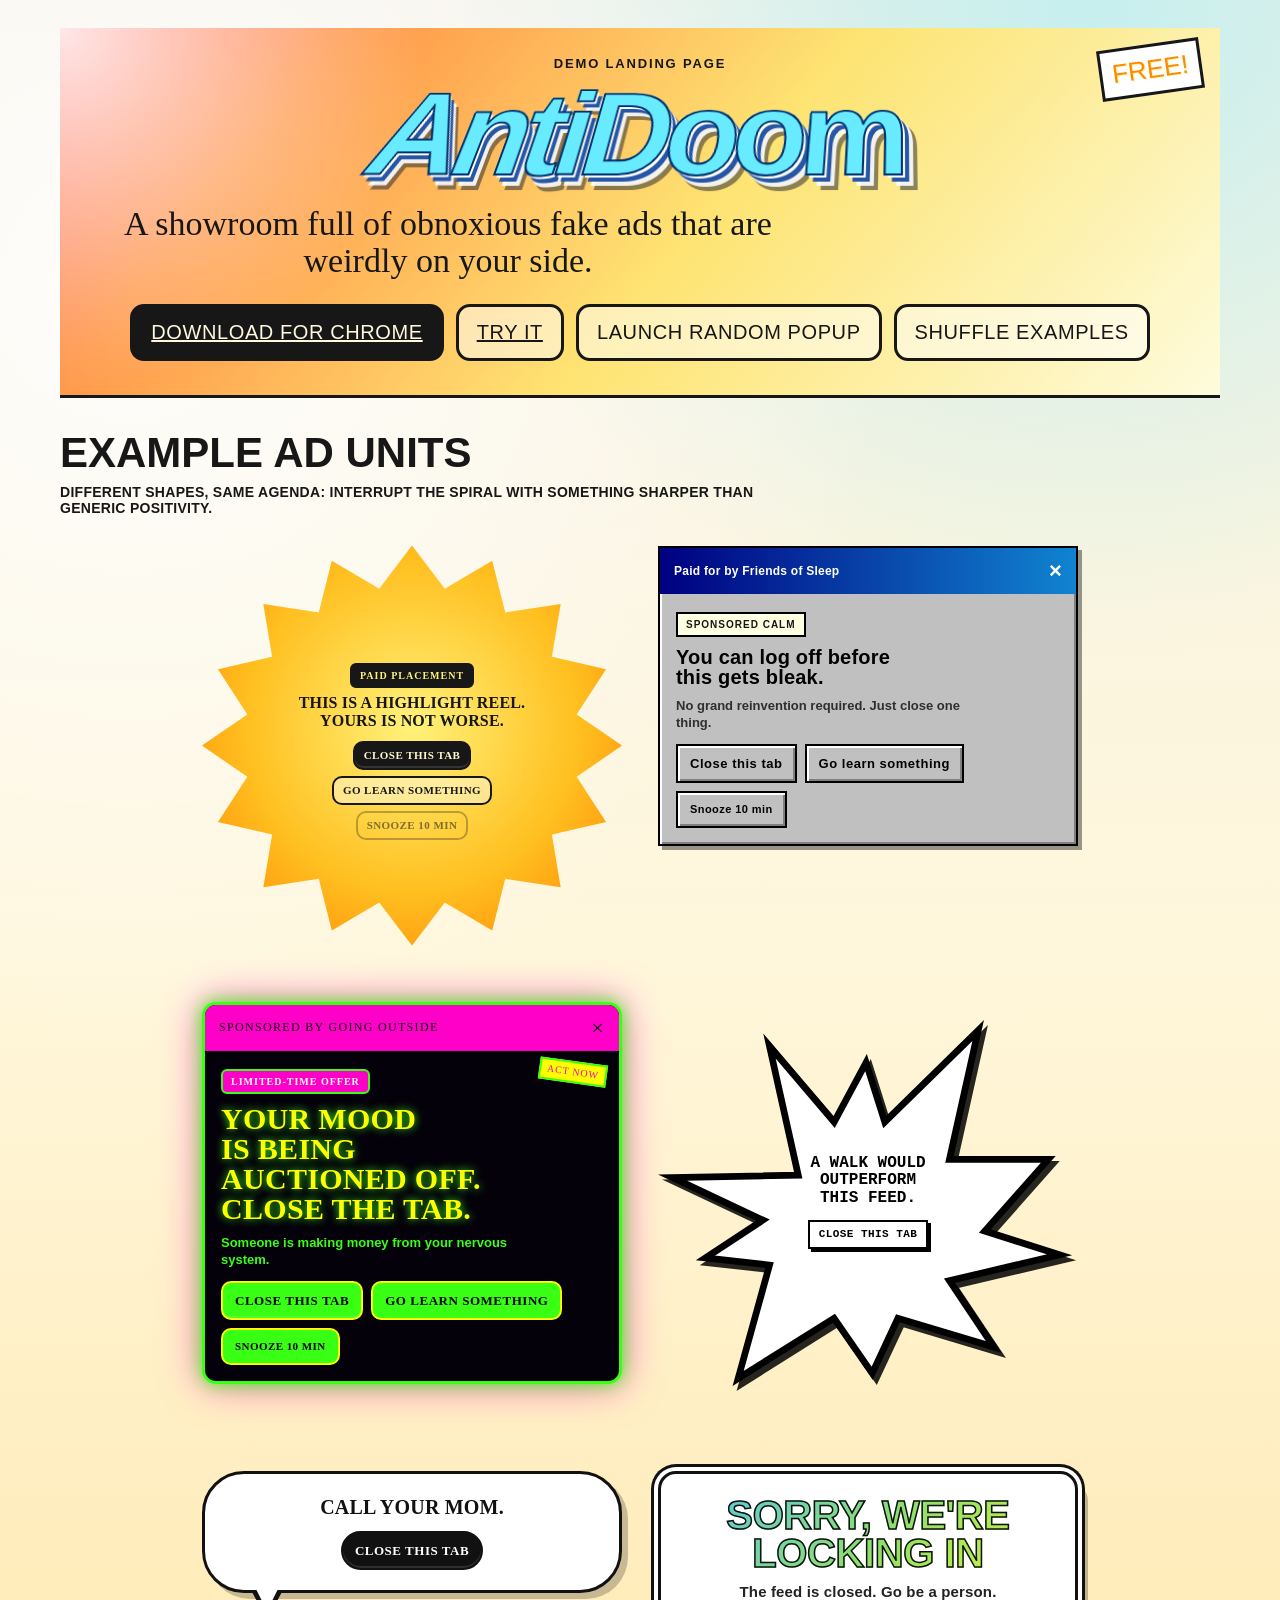
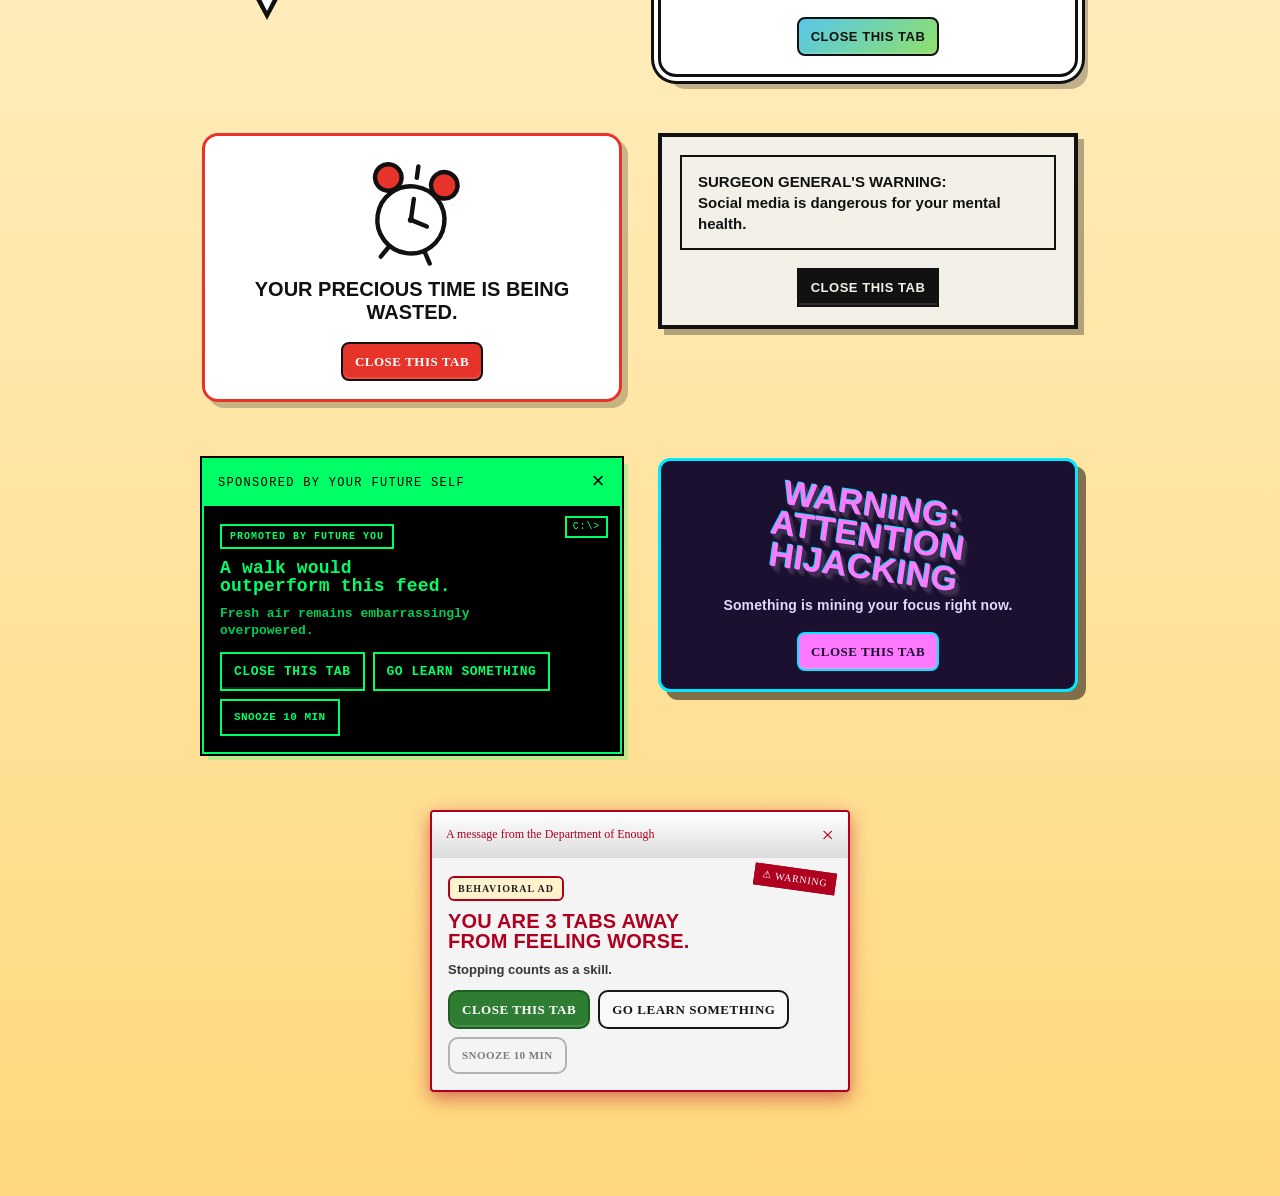
==== demo/index.html @ c1b1e197 "Demo: subtle pineapple-pizza post + joe_dev comment, fixed swarm count, tidy - Pineapple-pizza is a " ====
<!doctype html>
<html lang="en">
  <head>
    <meta charset="utf-8">
    <meta name="viewport" content="width=device-width, initial-scale=1">
    <title>AntiDoom Demo</title>
    <link rel="stylesheet" href="ad-styles.css?v=19">
    <link rel="stylesheet" href="demo.css?v=19">
  </head>
  <body>
    <main class="demo-shell">
      <section class="hero">
        <p class="eyebrow">Demo Landing Page</p>
        <h1 class="logo" aria-label="AntiDoom">AntiDoom</h1>
        <p class="lede">A showroom full of obnoxious fake ads that are weirdly on your side.</p>
        <div class="hero-actions">
          <a class="hero-button hero-button-primary" href="https://chromewebstore.google.com/detail/antidoom/kpibmejclghfaeiaofoijdnagaapomjh" target="_blank" rel="noopener">Download for Chrome</a>
          <a class="hero-button hero-button-secondary" href="sites.html">Try It</a>
          <button id="spawnOne" class="hero-button hero-button-secondary" type="button">Launch random popup</button>
          <button id="shuffleGrid" class="hero-button hero-button-secondary" type="button">Shuffle examples</button>
        </div>
      </section>

      <section class="grid-header">
        <h2>Example Ad Units</h2>
        <p>Different shapes, same agenda: interrupt the spiral with something sharper than generic positivity.</p>
      </section>

      <section class="ad-grid style-gallery" id="adGrid"></section>
    </main>

    <template id="popupTemplate">
      <section class="floating-root">
        <div class="floating-card" role="dialog" aria-live="polite" aria-label="Example AntiDoom popup">
          <div class="floating-header">
            <span>Sponsored by your future self</span>
            <button class="floating-close" type="button" aria-label="Dismiss">&times;</button>
          </div>
          <div class="floating-body">
            <div class="floating-image-wrap is-hidden">
              <img class="floating-image" alt="Custom ad image">
            </div>
            <div class="floating-kicker"></div>
            <p class="floating-message"></p>
            <p class="floating-subtext"></p>
          </div>
          <div class="floating-footer">
            <button class="floating-button floating-button-primary" type="button">Close this tab</button>
            <button class="floating-button floating-button-secondary" type="button">Go learn something</button>
          </div>
        </div>
      </section>
    </template>

    <section id="celebrationOverlay" class="celebration-overlay is-hidden" aria-live="polite">
      <div class="celebration-card">
        <p class="celebration-eyebrow">Decision confirmed</p>
        <h2 class="celebration-title">Life: slightly redeemed.</h2>
        <p class="celebration-copy">You rejected the sludge and selected a better timeline.</p>
        <div class="celebration-reel" id="celebrationReel"></div>
        <button id="celebrationClose" class="hero-button hero-button-primary" type="button">Return to your upgraded life</button>
      </div>
    </section>

    <script src="demo.js?v=19"></script>
  </body>
</html>
---- demo/ad-styles.css ----
.antidoom-root {
  all: initial;
  position: fixed;
  top: 16px;
  left: 16px;
  z-index: 2147483647;
  box-sizing: border-box;
  transform: rotate(var(--antidoom-rotate, 0deg));
  font-family: Impact, Haettenschweiler, "Arial Narrow Bold", sans-serif;
}

.antidoom-card {
  position: relative;
  width: min(320px, calc(100vw - 24px));
  color: #171717;
  background:
    linear-gradient(135deg, rgba(255, 243, 71, 0.99), rgba(255, 140, 66, 0.99) 58%, rgba(255, 84, 84, 0.98));
  border: 3px solid #171717;
  box-shadow: 8px 8px 0 rgba(23, 23, 23, 0.28);
  border-radius: 14px;
  overflow: hidden;
  transform-origin: center;
  animation: antidoom-burst-in 280ms cubic-bezier(0.2, 0.9, 0.2, 1.15);
}

/* --- Windows 98 system dialog --- */
.antidoom-card[data-style="win98"] {
  background: #c0c0c0;
  border: 2px solid #000;
  border-radius: 0;
  box-shadow: 4px 4px 0 rgba(0, 0, 0, 0.4),
    inset 2px 2px 0 #fff, inset -2px -2px 0 #808080;
  font-family: "MS Sans Serif", Tahoma, Geneva, sans-serif;
}

.antidoom-card[data-style="win98"] .antidoom-header {
  background: linear-gradient(90deg, #000080, #1084d0);
  color: #fff;
  letter-spacing: 0.02em;
  text-transform: none;
  font-weight: 700;
}

.antidoom-card[data-style="win98"] .antidoom-message {
  font-family: "MS Sans Serif", Tahoma, sans-serif;
  font-size: 20px;
  text-transform: none;
  color: #000;
}

.antidoom-card[data-style="win98"] .antidoom-body::before { content: none; }

.antidoom-card[data-style="win98"] .antidoom-kicker {
  background: #ffffe1;
  border-color: #000;
  border-radius: 0;
}

.antidoom-card[data-style="win98"] .antidoom-button {
  background: #c0c0c0;
  color: #000;
  border: 2px solid #000;
  border-radius: 0;
  box-shadow: inset 2px 2px 0 #fff, inset -2px -2px 0 #808080;
  text-transform: none;
}

/* --- Neon "YOU ARE THE 1000th VISITOR" --- */
.antidoom-card[data-style="neon"] {
  background: #05010a;
  border: 3px solid #39ff14;
  box-shadow: 0 0 18px #39ff14, 0 0 40px rgba(255, 0, 200, 0.6);
  color: #39ff14;
}

.antidoom-card[data-style="neon"] .antidoom-header {
  background: #ff00c8;
  color: #05010a;
}

.antidoom-card[data-style="neon"] .antidoom-message {
  color: #fdff00;
  text-shadow: 0 0 8px #39ff14;
  animation: antidoom-blink 0.7s steps(2, start) infinite;
}

.antidoom-card[data-style="neon"] .antidoom-subtext { color: #39ff14; }
.antidoom-card[data-style="neon"] .antidoom-body::before {
  background: #fdff00;
  color: #ff00c8;
  border-color: #39ff14;
}

.antidoom-card[data-style="neon"] .antidoom-kicker {
  background: #ff00c8;
  color: #fff;
  border-color: #39ff14;
}

.antidoom-card[data-style="neon"] .antidoom-button {
  background: #39ff14;
  color: #05010a;
  border-color: #fdff00;
}

/* --- MS-DOS terminal --- */
.antidoom-card[data-style="dos"] {
  background: #000;
  border: 2px solid #00ff66;
  border-radius: 0;
  box-shadow: 0 0 0 2px #000, 6px 6px 0 rgba(0, 255, 102, 0.25);
  color: #00ff66;
  font-family: "Courier New", monospace;
}

.antidoom-card[data-style="dos"] .antidoom-header {
  background: #00ff66;
  color: #000;
  font-family: "Courier New", monospace;
}

.antidoom-card[data-style="dos"] .antidoom-message {
  font-family: "Courier New", monospace;
  color: #00ff66;
  font-size: 18px;
  text-transform: none;
}

.antidoom-card[data-style="dos"] .antidoom-subtext {
  color: #00cc55;
  font-family: "Courier New", monospace;
}

.antidoom-card[data-style="dos"] .antidoom-body::before { content: "C:\\>"; background: #000; color: #00ff66; border-color: #00ff66; transform: none; }

.antidoom-card[data-style="dos"] .antidoom-kicker {
  background: #000;
  color: #00ff66;
  border-color: #00ff66;
  border-radius: 0;
}

.antidoom-card[data-style="dos"] .antidoom-button {
  background: #000;
  color: #00ff66;
  border-color: #00ff66;
  border-radius: 0;
  font-family: "Courier New", monospace;
}

/* --- Fake browser toolbar / "your PC is infected" --- */
.antidoom-card[data-style="toolbar"] {
  background: #f4f4f4;
  border: 2px solid #b00020;
  border-radius: 4px;
  box-shadow: 0 6px 18px rgba(176, 0, 32, 0.5);
  color: #202020;
}

.antidoom-card[data-style="toolbar"] .antidoom-header {
  background: linear-gradient(#fff, #dcdcdc);
  color: #b00020;
  text-transform: none;
  letter-spacing: 0;
}

.antidoom-card[data-style="toolbar"] .antidoom-message {
  color: #b00020;
  font-family: Arial, sans-serif;
  font-size: 20px;
}

.antidoom-card[data-style="toolbar"] .antidoom-body::before {
  content: "⚠ WARNING";
  background: #b00020;
  color: #fff;
  border-color: #b00020;
}

.antidoom-card[data-style="toolbar"] .antidoom-kicker {
  background: #fff3cd;
  border-color: #b00020;
}

.antidoom-card[data-style="toolbar"] .antidoom-button-primary {
  background: #2e7d32;
  color: #fff;
  border-color: #1b5e20;
}

.antidoom-header {
  display: flex;
  align-items: center;
  justify-content: space-between;
  gap: 12px;
  padding: 12px 14px;
  cursor: move;
  user-select: none;
  touch-action: none;
  background:
    linear-gradient(90deg, #171717, #363636);
  color: #fff7cc;
  font-size: 12px;
  letter-spacing: 0.11em;
  text-transform: uppercase;
}

.antidoom-body {
  position: relative;
  padding: 18px 16px 12px;
}

.antidoom-body::before {
  content: "ACT NOW";
  position: absolute;
  top: 10px;
  right: 12px;
  padding: 4px 6px;
  border: 2px solid #171717;
  background: #fff;
  color: #d43131;
  font-size: 10px;
  line-height: 1;
  letter-spacing: 0.08em;
  transform: rotate(8deg);
}

.antidoom-kicker {
  display: inline-block;
  margin-bottom: 10px;
  padding: 5px 8px;
  border-radius: 6px;
  border: 2px solid #171717;
  background: #fff8cf;
  font-size: 10px;
  font-weight: 700;
  letter-spacing: 0.1em;
  text-transform: uppercase;
}

.antidoom-message {
  margin: 0;
  max-width: 280px;
  font-size: 30px;
  line-height: 1;
  font-weight: 700;
  letter-spacing: 0.01em;
  text-transform: uppercase;
  text-wrap: balance;
}

.antidoom-subtext {
  margin: 10px 0 0;
  max-width: 310px;
  color: rgba(23, 23, 23, 0.86);
  font-family: Arial, sans-serif;
  font-size: 13px;
  line-height: 1.35;
  font-weight: 700;
}

.antidoom-footer {
  display: flex;
  gap: 8px;
  padding: 0 16px 16px;
  flex-wrap: wrap;
}

.antidoom-button {
  all: unset;
  cursor: pointer;
  padding: 11px 12px;
  border-radius: 10px;
  border: 2px solid #171717;
  font-size: 13px;
  font-weight: 700;
  line-height: 1;
  text-transform: uppercase;
  letter-spacing: 0.04em;
}

.antidoom-button-primary {
  background: #171717;
  color: #fff7cc;
  box-shadow: inset 0 -2px 0 rgba(255, 255, 255, 0.12);
}

.antidoom-button-secondary {
  background: rgba(255, 255, 255, 0.4);
  color: #171717;
}

.antidoom-button-snooze {
  background: transparent;
  color: rgba(23, 23, 23, 0.55);
  border-color: rgba(23, 23, 23, 0.3);
  font-size: 11px;
}

.antidoom-close {
  all: unset;
  cursor: pointer;
  color: inherit;
  font-size: 22px;
  line-height: 1;
}

/* Delay tax: close X shows a countdown and can't be clicked yet. */
.antidoom-close-locked {
  cursor: not-allowed;
  font-size: 15px;
  font-weight: 700;
  opacity: 0.55;
  font-variant-numeric: tabular-nums;
}

.antidoom-button-snooze:disabled {
  cursor: not-allowed;
  opacity: 0.4;
}

/* --- Clipped burst shapes: 5-point star & spiky sun --- */
.antidoom-card[data-style="star"],
.antidoom-card[data-style="sunburst"] {
  width: min(400px, calc(100vw - 24px));
  height: min(400px, calc(100vw - 24px));
  padding: 24% 22% 22%;
  box-sizing: border-box;
  border: none;
  border-radius: 0;
  box-shadow: none;
  overflow: visible;
  display: flex;
  flex-direction: column;
  justify-content: center;
  text-align: center;
  filter: drop-shadow(3px 4px 0 rgba(23, 23, 23, 0.55));
}

.antidoom-card[data-style="star"] {
  width: min(460px, calc(100vw - 24px));
  height: min(413px, calc((100vw - 24px) * 0.897));
  /* burst art sits ~2% high (SVG translate -5.56); nudge text up to match */
  padding: 24% 29% 28%;
  background: center/contain no-repeat
    url("data:image/svg+xml,<svg xmlns='http://www.w3.org/2000/svg' viewBox='0 0 310.93 278.96'><path d='M153.75 37l13.92 44 69.13-67.75-21.27 95.5h73.11l-46.92 53L297 179.3l-81.47 19.22 32.88 49.09-71.06-21.35-19 40.8-28.24-40.8-71.02 44.56 23.21-83.9-47.43-5.3 42.52-28-66.89-31.45 93.07-1.82-21.27-95.5L130.15 81z' transform='translate(.24 -5.56)' fill='%23fff' stroke='%23000' stroke-width='5' stroke-miterlimit='10'/></svg>");
  filter: drop-shadow(4px 5px 0 rgba(0, 0, 0, 0.85));
  color: #000;
  font-family: "Courier New", monospace;
}

/* Star is stripped down: just the message and one button. */
.antidoom-card[data-style="star"] .antidoom-header,
.antidoom-card[data-style="star"] .antidoom-kicker,
.antidoom-card[data-style="star"] .antidoom-button-secondary,
.antidoom-card[data-style="star"] .antidoom-button-snooze {
  display: none;
}

.antidoom-card[data-style="star"] .antidoom-message {
  font-family: "Courier New", monospace;
  font-size: 17px;
  color: #000;
  letter-spacing: 0;
}

.antidoom-card[data-style="star"] .antidoom-footer {
  justify-content: center;
  padding-top: 12px;
}

.antidoom-card[data-style="star"] .antidoom-button-primary {
  background: #fff;
  color: #000;
  border: 2px solid #000;
  border-radius: 0;
  box-shadow: 3px 3px 0 #000;
  font-family: "Courier New", monospace;
}

.antidoom-card[data-style="sunburst"] {
  background: radial-gradient(circle at 50% 45%, #fff27a, #ffbf1f 55%, #ff7a00);
  clip-path: polygon(50.0% 0.0%, 57.8% 10.8%, 69.1% 3.8%, 72.2% 16.7%, 85.4% 14.6%, 83.3% 27.8%, 96.2% 30.9%, 89.2% 42.2%, 100.0% 50.0%, 89.2% 57.8%, 96.2% 69.1%, 83.3% 72.2%, 85.4% 85.4%, 72.2% 83.3%, 69.1% 96.2%, 57.8% 89.2%, 50.0% 100.0%, 42.2% 89.2%, 30.9% 96.2%, 27.8% 83.3%, 14.6% 85.4%, 16.7% 72.2%, 3.8% 69.1%, 10.8% 57.8%, 0.0% 50.0%, 10.8% 42.2%, 3.8% 30.9%, 16.7% 27.8%, 14.6% 14.6%, 27.8% 16.7%, 30.9% 3.8%, 42.2% 10.8%);
}

/* Both burst shapes hide the header: wide sponsor lines clip on the spikes,
   and the dodging close button would land outside the clipped shape. */
.antidoom-card[data-style="star"] .antidoom-header,
.antidoom-card[data-style="sunburst"] .antidoom-header {
  display: none;
}

.antidoom-card[data-style="star"] .antidoom-body,
.antidoom-card[data-style="sunburst"] .antidoom-body {
  padding: 4px 0;
}

.antidoom-card[data-style="star"] .antidoom-body::before,
.antidoom-card[data-style="sunburst"] .antidoom-body::before,
.antidoom-card[data-style="star"] .antidoom-subtext,
.antidoom-card[data-style="sunburst"] .antidoom-subtext {
  display: none;
}

.antidoom-card[data-style="star"] .antidoom-kicker,
.antidoom-card[data-style="sunburst"] .antidoom-kicker {
  background: #171717;
  color: #fff27a;
  margin-bottom: 6px;
}

.antidoom-card[data-style="star"] .antidoom-message,
.antidoom-card[data-style="sunburst"] .antidoom-message {
  max-width: none;
  font-size: 16px;
  line-height: 1.1;
}

/* The star's jagged burst narrows sharply — wrap its text into short lines. */
.antidoom-card[data-style="star"] .antidoom-message {
  max-width: 175px;
  margin-left: auto;
  margin-right: auto;
}

.antidoom-card[data-style="star"] .antidoom-footer,
.antidoom-card[data-style="sunburst"] .antidoom-footer {
  justify-content: center;
  padding: 8px 0 0;
  gap: 6px;
}

.antidoom-card[data-style="star"] .antidoom-button,
.antidoom-card[data-style="sunburst"] .antidoom-button {
  padding: 7px 9px;
  font-size: 11px;
}

/* --- "Sorry, we're LOCKING IN" storefront sign --- */
.antidoom-card[data-style="closedsign"] {
  width: min(400px, calc(100vw - 24px));
  background: #fff;
  color: #111;
  border: 3px solid #111;
  border-radius: 18px;
  box-shadow: 0 0 0 4px #fff, 0 0 0 7px #111, 10px 12px 0 rgba(0, 0, 0, 0.25);
  overflow: visible;
  font-family: "Arial Black", Arial, sans-serif;
}

.antidoom-card[data-style="closedsign"] .antidoom-header,
.antidoom-card[data-style="closedsign"] .antidoom-kicker,
.antidoom-card[data-style="closedsign"] .antidoom-button-secondary,
.antidoom-card[data-style="closedsign"] .antidoom-button-snooze {
  display: none;
}

.antidoom-card[data-style="closedsign"] .antidoom-body {
  padding: 22px 20px 8px;
  text-align: center;
}

.antidoom-card[data-style="closedsign"] .antidoom-body::before {
  content: "SORRY, WE'RE\A LOCKING IN";
  white-space: pre-line;
  position: static;
  display: block;
  margin: 0 0 12px;
  padding: 0;
  border: 0;
  transform: none;
  font-family: "Arial Black", Impact, sans-serif;
  font-size: 40px;
  line-height: 0.95;
  font-weight: 900;
  letter-spacing: -0.01em;
  text-transform: uppercase;
  background: linear-gradient(135deg, #57c7ea 0%, #8fe06a 55%, #d7f43a 100%);
  -webkit-background-clip: text;
  background-clip: text;
  color: transparent;
  -webkit-text-stroke: 1.5px #111;
}

.antidoom-card[data-style="closedsign"] .antidoom-subtext {
  display: none;
}

.antidoom-card[data-style="closedsign"] .antidoom-message {
  max-width: none;
  color: #222;
  font-family: Arial, sans-serif;
  font-size: 15px;
  font-weight: 700;
  text-transform: none;
}

.antidoom-card[data-style="closedsign"] .antidoom-footer {
  justify-content: center;
  padding: 10px 20px 18px;
}

.antidoom-card[data-style="closedsign"] .antidoom-button-primary {
  background: linear-gradient(135deg, #57c7ea, #8fe06a);
  color: #111;
  border: 2px solid #111;
  border-radius: 8px;
}

/* --- Comic speech bubble --- */
.antidoom-card[data-style="bubble"] {
  width: min(360px, calc(100vw - 24px));
  background: #fff;
  color: #111;
  border: 3px solid #111;
  border-radius: 42px;
  box-shadow: 6px 6px 0 rgba(0, 0, 0, 0.22);
  overflow: visible;
  font-family: "Comic Sans MS", "Comic Sans", cursive;
}

.antidoom-card[data-style="bubble"]::before {
  content: "";
  position: absolute;
  left: 46px;
  top: 100%;
  border-left: 16px solid transparent;
  border-right: 16px solid transparent;
  border-top: 30px solid #111;
}

.antidoom-card[data-style="bubble"]::after {
  content: "";
  position: absolute;
  left: 50px;
  top: 100%;
  margin-top: -3px;
  border-left: 12px solid transparent;
  border-right: 12px solid transparent;
  border-top: 24px solid #fff;
}

.antidoom-card[data-style="bubble"] .antidoom-header,
.antidoom-card[data-style="bubble"] .antidoom-kicker,
.antidoom-card[data-style="bubble"] .antidoom-subtext,
.antidoom-card[data-style="bubble"] .antidoom-body::before,
.antidoom-card[data-style="bubble"] .antidoom-button-secondary,
.antidoom-card[data-style="bubble"] .antidoom-button-snooze {
  display: none;
}

.antidoom-card[data-style="bubble"] .antidoom-body {
  padding: 22px 26px 6px;
  text-align: center;
}

.antidoom-card[data-style="bubble"] .antidoom-message {
  max-width: none;
  color: #111;
  font-family: "Comic Sans MS", "Comic Sans", cursive;
  font-size: 20px;
  font-weight: 700;
  line-height: 1.15;
}

.antidoom-card[data-style="bubble"] .antidoom-footer {
  justify-content: center;
  padding: 6px 26px 20px;
}

.antidoom-card[data-style="bubble"] .antidoom-button-primary {
  background: #111;
  color: #fff;
  border: 2px solid #111;
  border-radius: 20px;
  font-family: "Comic Sans MS", "Comic Sans", cursive;
}

/* --- 3D extruded "WARNING: ATTENTION HIJACKING" --- */
.antidoom-card[data-style="warning3d"] {
  width: min(430px, calc(100vw - 24px));
  background: #1b1030;
  color: #fff;
  border: 3px solid #04e7fe;
  border-radius: 12px;
  box-shadow: 8px 8px 0 rgba(0, 0, 0, 0.5);
  overflow: visible;
}

.antidoom-card[data-style="warning3d"] .antidoom-header,
.antidoom-card[data-style="warning3d"] .antidoom-kicker,
.antidoom-card[data-style="warning3d"] .antidoom-subtext,
.antidoom-card[data-style="warning3d"] .antidoom-button-secondary,
.antidoom-card[data-style="warning3d"] .antidoom-button-snooze {
  display: none;
}

.antidoom-card[data-style="warning3d"] .antidoom-body {
  padding: 28px 20px 8px;
  text-align: center;
}

.antidoom-card[data-style="warning3d"] .antidoom-body::before {
  content: "WARNING:\A ATTENTION HIJACKING";
  white-space: pre-line;
  position: static;
  display: block;
  margin: 0 0 16px;
  padding: 0;
  border: 0;
  background: transparent;
  font-family: Impact, Haettenschweiler, "Arial Narrow Bold", sans-serif;
  font-size: 34px;
  line-height: 0.92;
  font-weight: 800;
  letter-spacing: 0.01em;
  text-transform: uppercase;
  color: #ff79ff;
  text-shadow:
    -1px -1px 0 #04e7fe, 1px 1px 0 #3f2e53, 2px 2px 0 #3f2e53,
    3px 3px 0 #3f2e53, 4px 4px 0 #3f2e53, 5px 5px 0 #2a1f38, 6px 6px 0 #2a1f38;
  animation: antidoom-sway 1.8s ease-in-out infinite alternate;
}

.antidoom-card[data-style="warning3d"] .antidoom-message {
  max-width: none;
  color: #e5d8ff;
  font-family: Arial, sans-serif;
  font-size: 14px;
  font-weight: 700;
  text-transform: none;
}

.antidoom-card[data-style="warning3d"] .antidoom-footer {
  justify-content: center;
  padding: 12px 20px 18px;
}

.antidoom-card[data-style="warning3d"] .antidoom-button-primary {
  background: #ff79ff;
  color: #1b1030;
  border: 2px solid #04e7fe;
  border-radius: 8px;
}

@keyframes antidoom-sway {
  from { transform: rotate(-2deg); }
  to { transform: rotate(2deg); }
}

/* --- Surgeon General's warning label --- */
.antidoom-card[data-style="surgeon"] {
  width: min(400px, calc(100vw - 24px));
  background: #f3f1e7;
  color: #111;
  border: 4px solid #111;
  border-radius: 0;
  box-shadow: 6px 6px 0 rgba(0, 0, 0, 0.3);
}

.antidoom-card[data-style="surgeon"] .antidoom-header,
.antidoom-card[data-style="surgeon"] .antidoom-kicker,
.antidoom-card[data-style="surgeon"] .antidoom-subtext,
.antidoom-card[data-style="surgeon"] .antidoom-message,
.antidoom-card[data-style="surgeon"] .antidoom-button-secondary,
.antidoom-card[data-style="surgeon"] .antidoom-button-snooze {
  display: none;
}

.antidoom-card[data-style="surgeon"] .antidoom-body {
  padding: 18px;
}

.antidoom-card[data-style="surgeon"] .antidoom-body::before {
  content: "SURGEON GENERAL'S WARNING:\A Social media is dangerous for your mental health.";
  white-space: pre-line;
  position: static;
  display: block;
  transform: none;
  margin: 0;
  padding: 14px 16px;
  border: 2px solid #111;
  background: transparent;
  font-family: Arial, "Helvetica Neue", sans-serif;
  font-size: 15px;
  line-height: 1.4;
  font-weight: 700;
  letter-spacing: 0;
  text-transform: none;
  text-align: left;
  color: #111;
}

.antidoom-card[data-style="surgeon"] .antidoom-footer {
  justify-content: center;
  padding: 0 18px 18px;
}

.antidoom-card[data-style="surgeon"] .antidoom-button-primary {
  background: #111;
  color: #f3f1e7;
  border: 2px solid #111;
  border-radius: 0;
  font-family: Arial, sans-serif;
}

/* --- Ringing alarm clock --- */
.antidoom-card[data-style="clock"] {
  width: min(360px, calc(100vw - 24px));
  background: #fff;
  color: #111;
  border: 3px solid #e6342a;
  border-radius: 16px;
  box-shadow: 6px 6px 0 rgba(0, 0, 0, 0.22);
}

.antidoom-card[data-style="clock"] .antidoom-header,
.antidoom-card[data-style="clock"] .antidoom-kicker,
.antidoom-card[data-style="clock"] .antidoom-subtext,
.antidoom-card[data-style="clock"] .antidoom-message,
.antidoom-card[data-style="clock"] .antidoom-button-secondary,
.antidoom-card[data-style="clock"] .antidoom-button-snooze {
  display: none;
}

.antidoom-card[data-style="clock"] .antidoom-body {
  padding: 22px 20px 6px;
  text-align: center;
}

.antidoom-card[data-style="clock"] .antidoom-body::before {
  content: "";
  display: block;
  height: 108px;
  margin: 0 auto 12px;
  padding: 0;
  border: 0;
  top: auto;
  right: auto;
  position: static;
  background: center/contain no-repeat
    url("data:image/svg+xml,<svg xmlns='http://www.w3.org/2000/svg' viewBox='0 0 120 122'><g fill='none' stroke='%23111' stroke-width='5' stroke-linecap='round' stroke-linejoin='round'><circle cx='28' cy='26' r='15' fill='%23e6342a'/><circle cx='92' cy='26' r='15' fill='%23e6342a'/><line x1='60' y1='9' x2='60' y2='22'/><circle cx='60' cy='70' r='38' fill='%23fff'/><line x1='40' y1='103' x2='32' y2='116'/><line x1='80' y1='103' x2='88' y2='116'/><line x1='60' y1='70' x2='60' y2='46'/><line x1='60' y1='70' x2='79' y2='75'/><circle cx='60' cy='70' r='3.5' fill='%23111' stroke='none'/></g></svg>");
  animation: antidoom-ring 0.25s ease-in-out infinite;
}

.antidoom-card[data-style="clock"] .antidoom-body::after {
  content: "Your precious time is being wasted.";
  display: block;
  font-family: "Arial Black", Arial, sans-serif;
  font-size: 20px;
  line-height: 1.15;
  font-weight: 800;
  text-transform: uppercase;
  color: #111;
}

.antidoom-card[data-style="clock"] .antidoom-footer {
  justify-content: center;
  padding: 12px 20px 18px;
}

.antidoom-card[data-style="clock"] .antidoom-button-primary {
  background: #e6342a;
  color: #fff;
  border: 2px solid #111;
  border-radius: 8px;
}

@keyframes antidoom-ring {
  0%, 100% { transform: rotate(-5deg); }
  50% { transform: rotate(5deg); }
}

/* --- Spinning 3D WordArt flip card --- */
.antidoom-flip {
  all: initial;
  position: fixed;
  top: 42%;
  left: 50%;
  transform: translate(-50%, -50%);
  z-index: 2147483645;
  perspective: 870px;
  pointer-events: none;
  animation: antidoom-flip-fade 9s ease-in-out forwards;
}

.antidoom-flip-inner {
  position: relative;
  width: min(440px, 90vw);
  height: 150px;
  transform-style: preserve-3d;
  animation: antidoom-flip-spin 3.5s linear infinite;
}

.antidoom-flip-front,
.antidoom-flip-back {
  position: absolute;
  inset: 0;
  display: flex;
  align-items: center;
  justify-content: center;
  border: 4px solid #0000aa;
  border-radius: 12px;
  box-shadow: 2px 3px 10px rgba(44, 44, 55, 0.5);
  backface-visibility: hidden;
  -webkit-backface-visibility: hidden;
}

.antidoom-flip-front {
  background: wheat;
  transform: rotateY(0deg);
}

.antidoom-flip-back {
  background: #d7fbff;
  transform: rotateY(180deg);
}

.antidoom-flip-text {
  display: block;
  font-family: Impact, "Arial Narrow Bold", Haettenschweiler, sans-serif;
  font-size: 46px;
  font-weight: bold;
  line-height: 1;
  letter-spacing: -0.03em;
  text-align: center;
  text-transform: uppercase;
  color: #24c0fd;
  -webkit-text-stroke: 0.01em #0000aa;
  text-shadow: 0.09em -0.09em 0 #0000aa;
}

@keyframes antidoom-flip-spin {
  to { transform: rotateY(360deg); }
}

@keyframes antidoom-flip-fade {
  0% { opacity: 0; }
  10% { opacity: 1; }
  85% { opacity: 1; }
  100% { opacity: 0; }
}

/* --- Wavy rainbow WordArt "FREE YOURSELF" --- */
.antidoom-wavy {
  all: initial;
  position: fixed;
  top: 44%;
  left: 50%;
  transform: translate(-50%, -50%);
  z-index: 2147483645;
  pointer-events: none;
  animation: antidoom-wavy-fade 8s ease-in-out forwards;
}

.antidoom-wavy-card {
  position: relative;
  padding: 40px 50px;
  border-radius: 8px;
  box-shadow: 5px 10px 20px rgba(0, 0, 0, 0.4);
  overflow: hidden;
  display: flex;
  align-items: center;
  justify-content: center;
}

.antidoom-wavy-card::before {
  content: "";
  position: absolute;
  top: -50%;
  left: -50%;
  width: 200%;
  height: 200%;
  z-index: -1;
  background: repeating-linear-gradient(
    135deg,
    #ffff9f,
    #93dfb8,
    #ffff9f,
    #00cc99,
    #ffff9f 320px
  );
  filter: url("#antidoom-turb-bg");
}

.antidoom-wavy-inner {
  position: relative;
  filter: url("#antidoom-turb-text");
}

.antidoom-wavy-fill,
.antidoom-wavy-outline {
  margin: 0;
  font-family: "Comic Sans MS", "Chewy", "Arial Black", sans-serif;
  font-weight: 700;
  font-size: clamp(30px, 8vw, 66px);
  line-height: 1;
  letter-spacing: 0;
  white-space: nowrap;
  text-transform: none;
}

.antidoom-wavy-space {
  display: inline-block;
  width: 0.3em;
}

.antidoom-wavy-outline {
  position: absolute;
  top: 0;
  left: 0;
  color: transparent;
  -webkit-text-stroke: 4px rgba(0, 0, 0, 0.72);
}

@keyframes antidoom-wavy-fade {
  0% { opacity: 0; }
  12% { opacity: 1; }
  82% { opacity: 1; }
  100% { opacity: 0; }
}

/* --- Ghost text that fades over the page --- */
.antidoom-ghost {
  all: initial;
  position: fixed;
  top: 50%;
  left: 50%;
  z-index: 2147483646;
  max-width: 92vw;
  font-family: Impact, Haettenschweiler, "Arial Narrow Bold", sans-serif;
  font-size: clamp(28px, 6vw, 88px);
  font-weight: 800;
  letter-spacing: 0.04em;
  line-height: 1;
  text-align: center;
  text-transform: uppercase;
  color: rgba(23, 23, 23, 0.82);
  text-shadow: 2px 2px 0 rgba(255, 255, 255, 0.6);
  pointer-events: none;
  animation: antidoom-ghost-fade 3.4s ease-in-out forwards;
}

@keyframes antidoom-ghost-fade {
  0% {
    opacity: 0;
    transform: translate(-50%, -50%) scale(0.92);
  }
  18% {
    opacity: 1;
    transform: translate(-50%, -50%) scale(1);
  }
  78% {
    opacity: 1;
    transform: translate(-50%, -50%) scale(1);
  }
  100% {
    opacity: 0;
    transform: translate(-50%, -50%) scale(1.18);
  }
}

@keyframes antidoom-blink {
  50% { opacity: 0.25; }
}

@keyframes antidoom-burst-in {
  from {
    opacity: 0;
    transform: translate3d(0, 18px, 0) scale(0.88) rotate(4deg);
  }

  to {
    opacity: 1;
    transform: translate3d(0, 0, 0) scale(1) rotate(0);
  }
}
---- demo/demo.css ----
:root {
  color-scheme: light;
  --ink: #171717;
  --paper: #fff8df;
  --cream: #ffe69b;
  --butter: #ffd64e;
  --orange: #ff9342;
  --red: #ff5656;
  --blue: #0a58d0;
  --sky: #69ebff;
}

* {
  box-sizing: border-box;
}

body {
  margin: 0;
  min-height: 100vh;
  color: var(--ink);
  background:
    radial-gradient(circle at 10% 10%, rgba(255, 255, 255, 0.9), transparent 28%),
    radial-gradient(circle at 85% 0%, rgba(105, 235, 255, 0.34), transparent 22%),
    linear-gradient(180deg, #f5f1e6 0%, #fff7dc 34%, #ffd87d 100%);
  font-family: Georgia, "Times New Roman", serif;
}

.demo-shell {
  max-width: 1200px;
  margin: 0 auto;
  padding: 28px 20px 80px;
}

.hero {
  position: relative;
  padding: 28px 28px 34px;
  border: none;
  border-radius: 0;
  box-shadow: none;
  border-bottom: 3px solid var(--ink);
  text-align: center;
  /* reversed warm gradient (red/orange now leads into cream) */
  background:
    radial-gradient(circle at top left, rgba(255, 255, 255, 0.85), transparent 30%),
    linear-gradient(310deg, rgba(255, 252, 220, 0.96), rgba(255, 227, 108, 0.95) 45%, rgba(255, 147, 66, 0.96) 80%, rgba(255, 86, 86, 0.94));
}

/* Each gallery card lives in a fixed-width cell so percentage padding on the
   shape styles resolves against the card width, not the wide gallery. */
.style-gallery > * {
  flex: 0 0 auto;
}
.gallery-item {
  width: min(420px, 90vw);
  display: flex;
  justify-content: center;
}
.style-gallery .antidoom-card {
  width: 100%;
}

/* Overlay ads (WordArt / flip card / ghost text) rendered inside the gallery.
   They rely on being positioned, so contain them as absolute-fill in a
   relative cell (rather than static, which blanks them). */
.gallery-overlay {
  position: relative;
  min-height: 210px;
  overflow: visible;
}
.style-gallery .antidoom-wavy,
.style-gallery .antidoom-flip,
.style-gallery .antidoom-ghost {
  position: absolute;
  inset: 0;
  transform: none;
  animation: none;
  opacity: 1;
  display: flex;
  align-items: center;
  justify-content: center;
  pointer-events: auto;
}
.style-gallery .antidoom-wavy-fill,
.style-gallery .antidoom-wavy-outline {
  font-size: 34px;
  white-space: nowrap;
}
.style-gallery .antidoom-flip {
  perspective: 700px;
}
.style-gallery .antidoom-flip-inner {
  width: 100%;
  height: 150px;
}
.style-gallery .antidoom-ghost {
  white-space: normal;
  font-size: 32px;
  line-height: 1.05;
  text-align: center;
  color: rgba(23, 23, 23, 0.85);
  text-shadow: 2px 2px 0 rgba(255, 255, 255, 0.6);
  padding: 20px 12px;
}

.hero::after {
  content: "FREE!";
  position: absolute;
  top: 16px;
  right: 18px;
  padding: 7px 10px;
  border: 3px solid var(--ink);
  background: #fff;
  color: #ff8a00;
  font-family: Impact, Haettenschweiler, "Arial Narrow Bold", sans-serif;
  font-size: 26px;
  transform: rotate(-8deg);
  text-shadow: 1px 1px 0 #fff4aa;
}

.eyebrow,
.grid-header p,
.ad-tag,
.billboard-card p,
.floating-header,
.floating-kicker,
.floating-button {
  font-family: "Arial Narrow", Arial, sans-serif;
}

.eyebrow {
  margin: 0 0 8px;
  font-size: 13px;
  font-weight: 700;
  letter-spacing: 0.14em;
  text-transform: uppercase;
}

.logo {
  display: inline-block;
  margin: 0;
  font-family: Impact, Haettenschweiler, "Arial Narrow Bold", sans-serif;
  font-size: clamp(62px, 10vw, 122px);
  letter-spacing: -0.06em;
  line-height: 0.9;
  color: var(--sky);
  background: linear-gradient(180deg, #f4ffff 0%, #8ef3ff 35%, #1486ff 36%, #0041c4 100%);
  -webkit-background-clip: text;
  background-clip: text;
  transform: perspective(350px) rotateX(18deg) skewX(-13deg);
  -webkit-text-stroke: 2px #00316c;
  text-shadow:
    3px 3px 0 #ffffff,
    7px 7px 0 #2657a6,
    11px 11px 0 rgba(255, 255, 255, 0.9),
    15px 15px 0 rgba(46, 46, 46, 0.55);
}

.lede {
  max-width: 720px;
  margin: 16px 0 0;
  font-size: clamp(22px, 2.7vw, 34px);
  line-height: 1.1;
}

.hero-actions {
  display: flex;
  flex-wrap: wrap;
  justify-content: center;
  gap: 12px;
  margin-top: 24px;
}

.control-panel {
  display: grid;
  grid-template-columns: repeat(auto-fit, minmax(300px, 1fr));
  gap: 18px;
  margin-top: 24px;
}

.control-card {
  padding: 20px;
  border: 3px solid var(--ink);
  border-radius: 22px;
  background: rgba(255, 255, 255, 0.68);
  box-shadow: 12px 12px 0 rgba(23, 23, 23, 0.14);
}

.control-card h2 {
  margin: 0 0 16px;
  font-family: Impact, Haettenschweiler, "Arial Narrow Bold", sans-serif;
  font-size: 34px;
  line-height: 1;
  text-transform: uppercase;
}

.control-field,
.control-toggle {
  display: flex;
  flex-direction: column;
  gap: 8px;
  margin-top: 14px;
  font-family: "Arial Narrow", Arial, sans-serif;
  font-size: 13px;
  font-weight: 700;
  letter-spacing: 0.08em;
  text-transform: uppercase;
}

.control-toggle {
  flex-direction: row;
  align-items: center;
}

.control-field input[type="text"],
.control-field input[type="file"],
.control-field select,
.control-field textarea {
  width: 100%;
  padding: 12px 13px;
  border: 2px solid var(--ink);
  border-radius: 12px;
  background: rgba(255, 250, 233, 0.98);
  color: var(--ink);
  font-family: Arial, sans-serif;
  font-size: 14px;
  font-weight: 700;
}

.control-field input[type="range"] {
  width: 100%;
  accent-color: var(--ink);
}

.control-toggle input {
  width: 18px;
  height: 18px;
}

.control-value {
  margin: 10px 0 0;
  font-family: "Arial Narrow", Arial, sans-serif;
  font-size: 12px;
  font-weight: 700;
  letter-spacing: 0.06em;
  text-transform: uppercase;
}

.custom-actions {
  display: flex;
  flex-wrap: wrap;
  gap: 10px;
  margin-top: 16px;
}

.custom-actions .hero-button {
  flex: 1 1 180px;
  font-size: 16px;
}

.hero-button {
  padding: 14px 18px;
  border: 3px solid var(--ink);
  border-radius: 14px;
  font-family: Impact, Haettenschweiler, "Arial Narrow Bold", sans-serif;
  font-size: 20px;
  letter-spacing: 0.03em;
  text-transform: uppercase;
  cursor: pointer;
}

.hero-button-primary {
  background: var(--ink);
  color: var(--paper);
}

.hero-button-secondary {
  background: rgba(255, 255, 255, 0.5);
  color: var(--ink);
}

.billboard-row {
  display: grid;
  grid-template-columns: repeat(auto-fit, minmax(220px, 1fr));
  gap: 14px;
  margin-top: 26px;
}

.billboard-card {
  min-height: 160px;
  padding: 16px;
  border: 3px solid var(--ink);
  border-radius: 18px;
  background: rgba(255, 255, 255, 0.72);
  box-shadow: 10px 10px 0 rgba(23, 23, 23, 0.14);
}

.billboard-card h3 {
  margin: 10px 0 6px;
  font-family: Impact, Haettenschweiler, "Arial Narrow Bold", sans-serif;
  font-size: 30px;
  line-height: 0.98;
  text-transform: uppercase;
}

.billboard-card p {
  margin: 0;
  font-size: 13px;
  font-weight: 700;
  line-height: 1.3;
}

.billboard-card:nth-child(2n) {
  background: linear-gradient(145deg, rgba(255,255,255,0.8), rgba(255,230,153,0.84));
}

.billboard-card:nth-child(3n) {
  transform: rotate(-1.4deg);
}

.billboard-card:nth-child(4n) {
  transform: rotate(1.8deg);
}

.ad-tag {
  display: inline-block;
  padding: 5px 8px;
  border: 2px solid var(--ink);
  border-radius: 999px;
  font-size: 10px;
  font-weight: 700;
  letter-spacing: 0.1em;
  text-transform: uppercase;
  background: #fff;
}

.grid-header {
  margin: 34px 0 18px;
}

.grid-header h2 {
  margin: 0;
  font-family: Impact, Haettenschweiler, "Arial Narrow Bold", sans-serif;
  font-size: 42px;
  line-height: 1;
  text-transform: uppercase;
}

.grid-header p {
  max-width: 720px;
  margin: 10px 0 0;
  font-size: 14px;
  font-weight: 700;
  letter-spacing: 0.02em;
  text-transform: uppercase;
}

.ad-grid {
  display: grid;
  grid-template-columns: repeat(auto-fit, minmax(260px, 1fr));
  gap: 18px;
}

/* Gallery of the real extension ad styles (mixed sizes, so flex-wrap + center). */
.style-gallery {
  display: flex;
  flex-wrap: wrap;
  align-items: flex-start;
  justify-content: center;
  gap: 56px 36px;
  padding: 12px 0 24px;
}

.demo-ad {
  position: relative;
  padding: 18px;
  border: 3px solid var(--ink);
  border-radius: 20px;
  background:
    linear-gradient(135deg, rgba(255, 243, 71, 0.99), rgba(255, 140, 66, 0.99) 58%, rgba(255, 84, 84, 0.98));
  box-shadow: 12px 12px 0 rgba(23, 23, 23, 0.22);
  overflow: hidden;
}

.demo-ad::before {
  content: "ACT NOW";
  position: absolute;
  top: 14px;
  right: 14px;
  padding: 4px 7px;
  border: 2px solid var(--ink);
  background: #fff;
  color: #d43131;
  font-family: "Arial Narrow", Arial, sans-serif;
  font-size: 11px;
  font-weight: 700;
  letter-spacing: 0.08em;
  transform: rotate(8deg);
}

.demo-ad.has-image .demo-ad-title,
.demo-ad.has-image .demo-ad-copy {
  max-width: none;
}

.demo-ad-image-wrap {
  margin: 0 0 14px;
  border: 2px solid var(--ink);
  border-radius: 12px;
  overflow: hidden;
  background: rgba(255, 255, 255, 0.65);
}

.demo-ad-image {
  display: block;
  width: 100%;
  aspect-ratio: 16 / 9;
  object-fit: cover;
}

.demo-ad-header {
  display: flex;
  align-items: center;
  justify-content: space-between;
  gap: 8px;
  margin-bottom: 16px;
  padding: 10px 12px;
  border-radius: 10px;
  background: linear-gradient(90deg, #171717, #363636);
  color: #fff7cc;
  font-size: 11px;
  font-weight: 700;
  letter-spacing: 0.12em;
  text-transform: uppercase;
}

.demo-ad-title {
  margin: 0;
  max-width: 80%;
  font-family: Impact, Haettenschweiler, "Arial Narrow Bold", sans-serif;
  font-size: 32px;
  line-height: 0.96;
  text-transform: uppercase;
}

.demo-ad-copy {
  margin: 12px 0 0;
  max-width: 88%;
  font-family: Arial, sans-serif;
  font-size: 14px;
  font-weight: 700;
  line-height: 1.35;
}

.demo-ad-footer {
  display: flex;
  gap: 8px;
  margin-top: 18px;
}

.demo-ad-button {
  padding: 10px 12px;
  border: 2px solid var(--ink);
  border-radius: 10px;
  font-family: "Arial Narrow", Arial, sans-serif;
  font-size: 12px;
  font-weight: 700;
  letter-spacing: 0.06em;
  text-transform: uppercase;
}

.demo-ad-button-primary {
  background: var(--ink);
  color: var(--paper);
}

.demo-ad-button-secondary {
  background: rgba(255, 255, 255, 0.42);
}

.floating-root {
  position: fixed;
  right: 18px;
  bottom: 18px;
  z-index: 999;
}

.floating-root.position-bottom-left {
  right: auto;
  left: 18px;
  bottom: 18px;
}

.floating-root.position-top-right {
  top: 18px;
  right: 18px;
  bottom: auto;
}

.floating-root.position-top-left {
  top: 18px;
  left: 18px;
  right: auto;
  bottom: auto;
}

.floating-root.position-center {
  top: 50%;
  left: 50%;
  right: auto;
  bottom: auto;
  transform: translate(-50%, -50%);
}

.floating-root.is-floating {
  animation: drift-around 7s ease-in-out infinite alternate;
}

.floating-root.stack-0 {
  z-index: 1000;
}

.floating-root.stack-1 {
  z-index: 1001;
}

.floating-root.stack-2 {
  z-index: 1002;
}

.floating-root.stack-3 {
  z-index: 1003;
}

.floating-root.stack-4 {
  z-index: 1004;
}

.floating-root.stack-5 {
  z-index: 1005;
}

.floating-root.stack-6 {
  z-index: 1006;
}

.floating-root.stack-7 {
  z-index: 1007;
}

.floating-root.stack-8 {
  z-index: 1008;
}

.floating-root.stack-9 {
  z-index: 1009;
}

.floating-root.stack-10 {
  z-index: 1010;
}

.floating-root.stack-11 {
  z-index: 1011;
}

.floating-card {
  width: min(388px, calc(100vw - 32px));
  color: var(--ink);
  background:
    linear-gradient(135deg, rgba(255, 243, 71, 0.99), rgba(255, 140, 66, 0.99) 58%, rgba(255, 84, 84, 0.98));
  border: 3px solid var(--ink);
  border-radius: 14px;
  box-shadow: 12px 12px 0 rgba(23, 23, 23, 0.24);
  overflow: hidden;
  animation: burst-in 280ms cubic-bezier(0.2, 0.9, 0.2, 1.15);
}

.floating-header {
  display: flex;
  align-items: center;
  justify-content: space-between;
  gap: 12px;
  padding: 12px 14px;
  background: linear-gradient(90deg, #171717, #363636);
  color: #fff7cc;
  font-size: 12px;
  font-weight: 700;
  letter-spacing: 0.11em;
  text-transform: uppercase;
}

.floating-close {
  all: unset;
  cursor: pointer;
  font-size: 22px;
  line-height: 1;
}

.floating-body {
  position: relative;
  padding: 18px 16px 12px;
}

.floating-image-wrap {
  margin: 0 34px 12px 0;
  border: 2px solid var(--ink);
  border-radius: 12px;
  overflow: hidden;
  background: rgba(255, 255, 255, 0.68);
}

.floating-image-wrap.is-hidden {
  display: none;
}

.floating-image {
  display: block;
  width: 100%;
  aspect-ratio: 16 / 9;
  object-fit: cover;
}

.floating-body::before {
  content: "ACT NOW";
  position: absolute;
  top: 10px;
  right: 12px;
  padding: 4px 6px;
  border: 2px solid var(--ink);
  background: #fff;
  color: #d43131;
  font-size: 10px;
  font-weight: 700;
  letter-spacing: 0.08em;
  transform: rotate(8deg);
}

.floating-kicker {
  display: inline-block;
  margin-bottom: 10px;
  padding: 5px 8px;
  border: 2px solid var(--ink);
  border-radius: 6px;
  background: #fff8cf;
  font-size: 10px;
  font-weight: 700;
  letter-spacing: 0.1em;
  text-transform: uppercase;
}

.floating-message {
  margin: 0;
  max-width: 280px;
  font-family: Impact, Haettenschweiler, "Arial Narrow Bold", sans-serif;
  font-size: 30px;
  line-height: 1;
  text-transform: uppercase;
}

.floating-subtext {
  margin: 10px 0 0;
  max-width: 310px;
  font-family: Arial, sans-serif;
  font-size: 13px;
  font-weight: 700;
  line-height: 1.35;
}

.floating-footer {
  display: flex;
  gap: 8px;
  padding: 0 16px 16px;
}

.floating-button {
  padding: 11px 12px;
  border: 2px solid var(--ink);
  border-radius: 10px;
  font-size: 13px;
  font-weight: 700;
  letter-spacing: 0.04em;
  text-transform: uppercase;
}

.floating-button-primary {
  background: var(--ink);
  color: #fff7cc;
}

.floating-button-secondary {
  background: rgba(255, 255, 255, 0.4);
}

.celebration-overlay {
  position: fixed;
  inset: 0;
  z-index: 1200;
  display: grid;
  place-items: center;
  padding: 20px;
  background: rgba(10, 13, 24, 0.74);
  backdrop-filter: blur(8px);
}

.celebration-overlay.is-hidden {
  display: none;
}

.celebration-card {
  width: min(760px, 100%);
  padding: 24px;
  border: 4px solid var(--ink);
  border-radius: 26px;
  background:
    radial-gradient(circle at top left, rgba(255,255,255,0.95), transparent 28%),
    linear-gradient(135deg, #fff8d7 0%, #9ff7ff 42%, #65a5ff 72%, #ffdd67 100%);
  box-shadow: 18px 18px 0 rgba(23, 23, 23, 0.22);
}

.celebration-eyebrow {
  margin: 0;
  font-family: "Arial Narrow", Arial, sans-serif;
  font-size: 13px;
  font-weight: 700;
  letter-spacing: 0.14em;
  text-transform: uppercase;
}

.celebration-title {
  margin: 10px 0 0;
  font-family: Impact, Haettenschweiler, "Arial Narrow Bold", sans-serif;
  font-size: clamp(42px, 8vw, 72px);
  line-height: 0.94;
  text-transform: uppercase;
}

.celebration-copy {
  max-width: 560px;
  margin: 12px 0 0;
  font-size: 22px;
  line-height: 1.15;
}

.celebration-reel {
  display: grid;
  gap: 10px;
  margin: 22px 0 20px;
}

.celebration-line {
  padding: 14px 16px;
  border: 3px solid var(--ink);
  border-radius: 16px;
  background: rgba(255, 255, 255, 0.78);
  font-family: Impact, Haettenschweiler, "Arial Narrow Bold", sans-serif;
  font-size: clamp(20px, 3.4vw, 30px);
  line-height: 1;
  text-transform: uppercase;
  opacity: 0;
  transform: translateY(12px) scale(0.96);
  animation: reel-in 420ms ease-out forwards;
}

.celebration-line:nth-child(2) {
  animation-delay: 180ms;
}

.celebration-line:nth-child(3) {
  animation-delay: 360ms;
}

.celebration-line:nth-child(4) {
  animation-delay: 540ms;
}

@keyframes reel-in {
  from {
    opacity: 0;
    transform: translateY(12px) scale(0.96);
  }

  to {
    opacity: 1;
    transform: translateY(0) scale(1);
  }
}

@keyframes burst-in {
  from {
    opacity: 0;
    transform: translate3d(0, 18px, 0) scale(0.88) rotate(4deg);
  }

  to {
    opacity: 1;
    transform: translate3d(0, 0, 0) scale(1) rotate(0);
  }
}

@keyframes drift-around {
  0% {
    transform: translate3d(0, 0, 0) rotate(-1.5deg);
  }

  50% {
    transform: translate3d(-20px, -14px, 0) rotate(1deg);
  }

  100% {
    transform: translate3d(18px, 12px, 0) rotate(-0.8deg);
  }
}

@media (max-width: 700px) {
  .demo-shell {
    padding: 18px 14px 96px;
  }

  .hero {
    padding: 20px;
  }

  .hero::after {
    font-size: 20px;
  }

  .floating-root {
    right: 12px;
    left: 12px;
    bottom: 12px;
  }

  .floating-root.position-bottom-left,
  .floating-root.position-top-right,
  .floating-root.position-top-left,
  .floating-root.position-center {
    top: auto;
    left: 12px;
    right: 12px;
    bottom: 12px;
    transform: none;
  }

  .floating-card {
    width: auto;
  }

  .celebration-card {
    padding: 18px;
  }
}
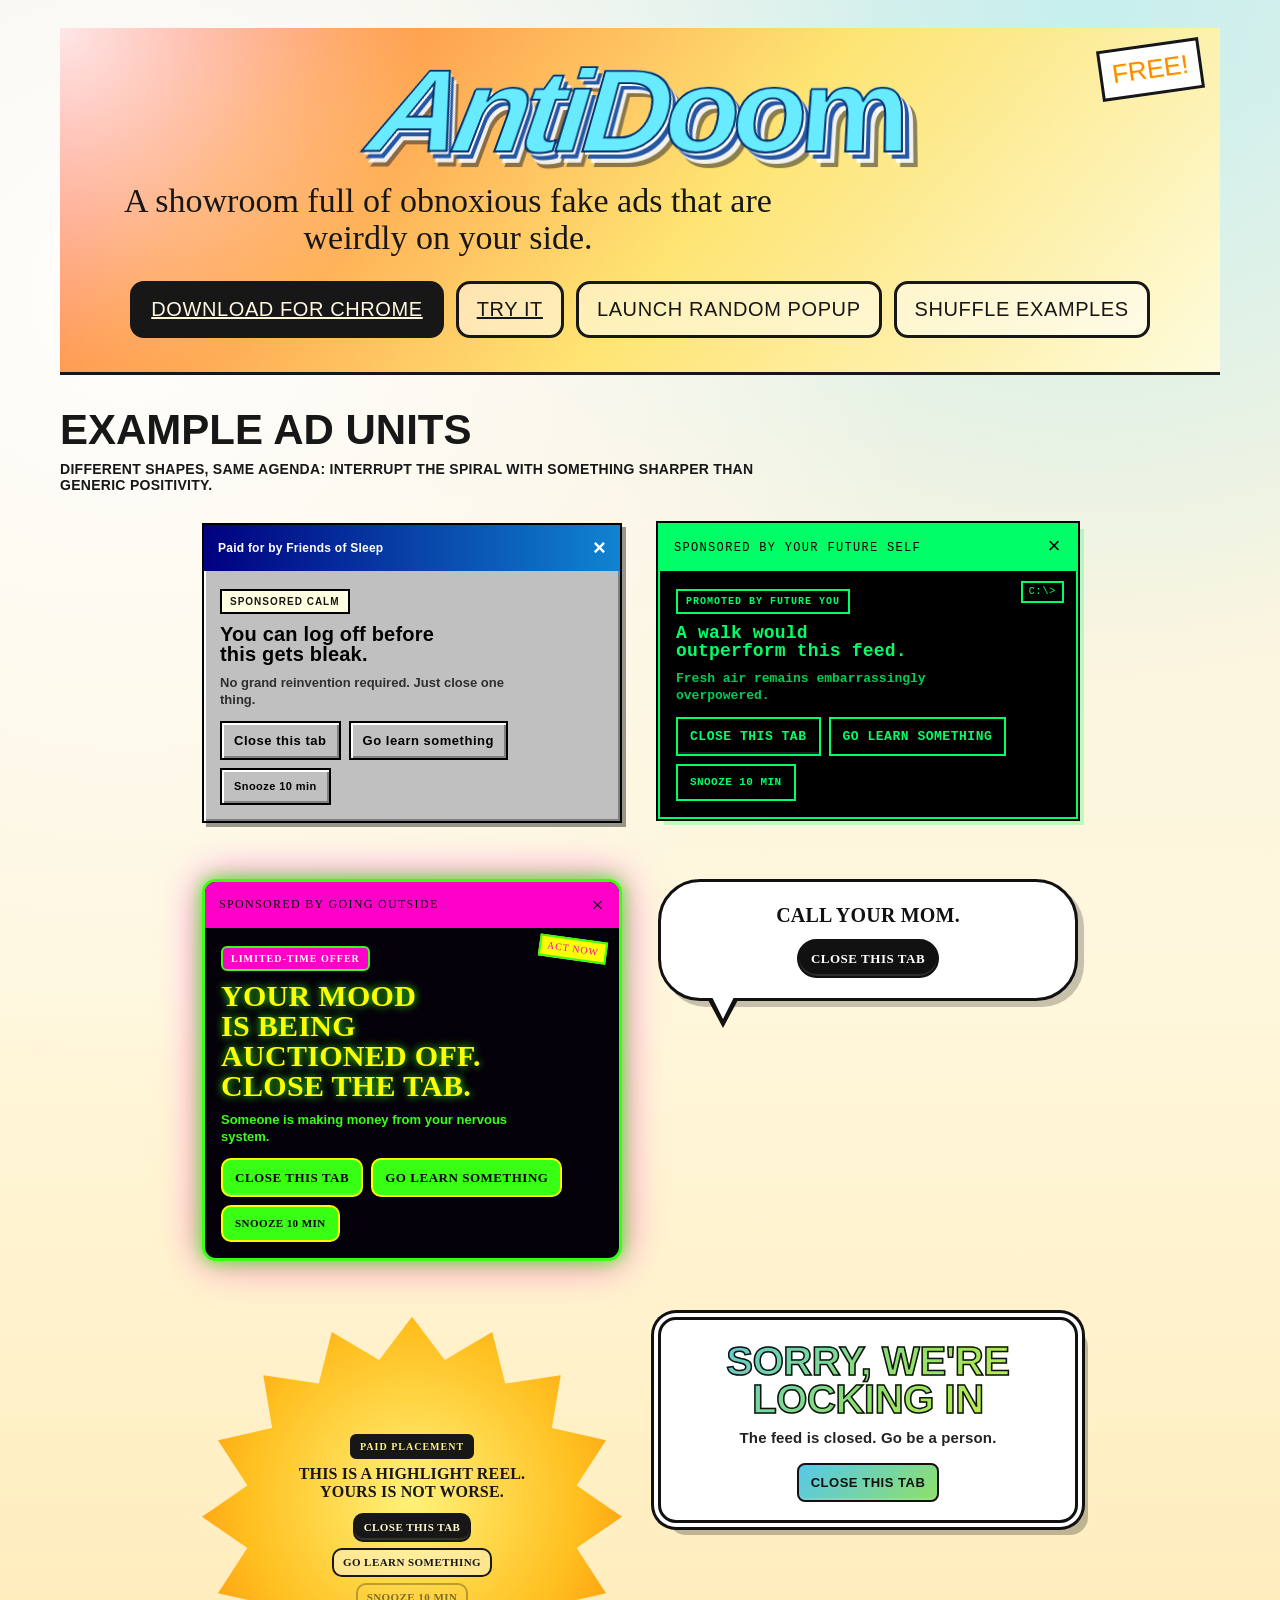
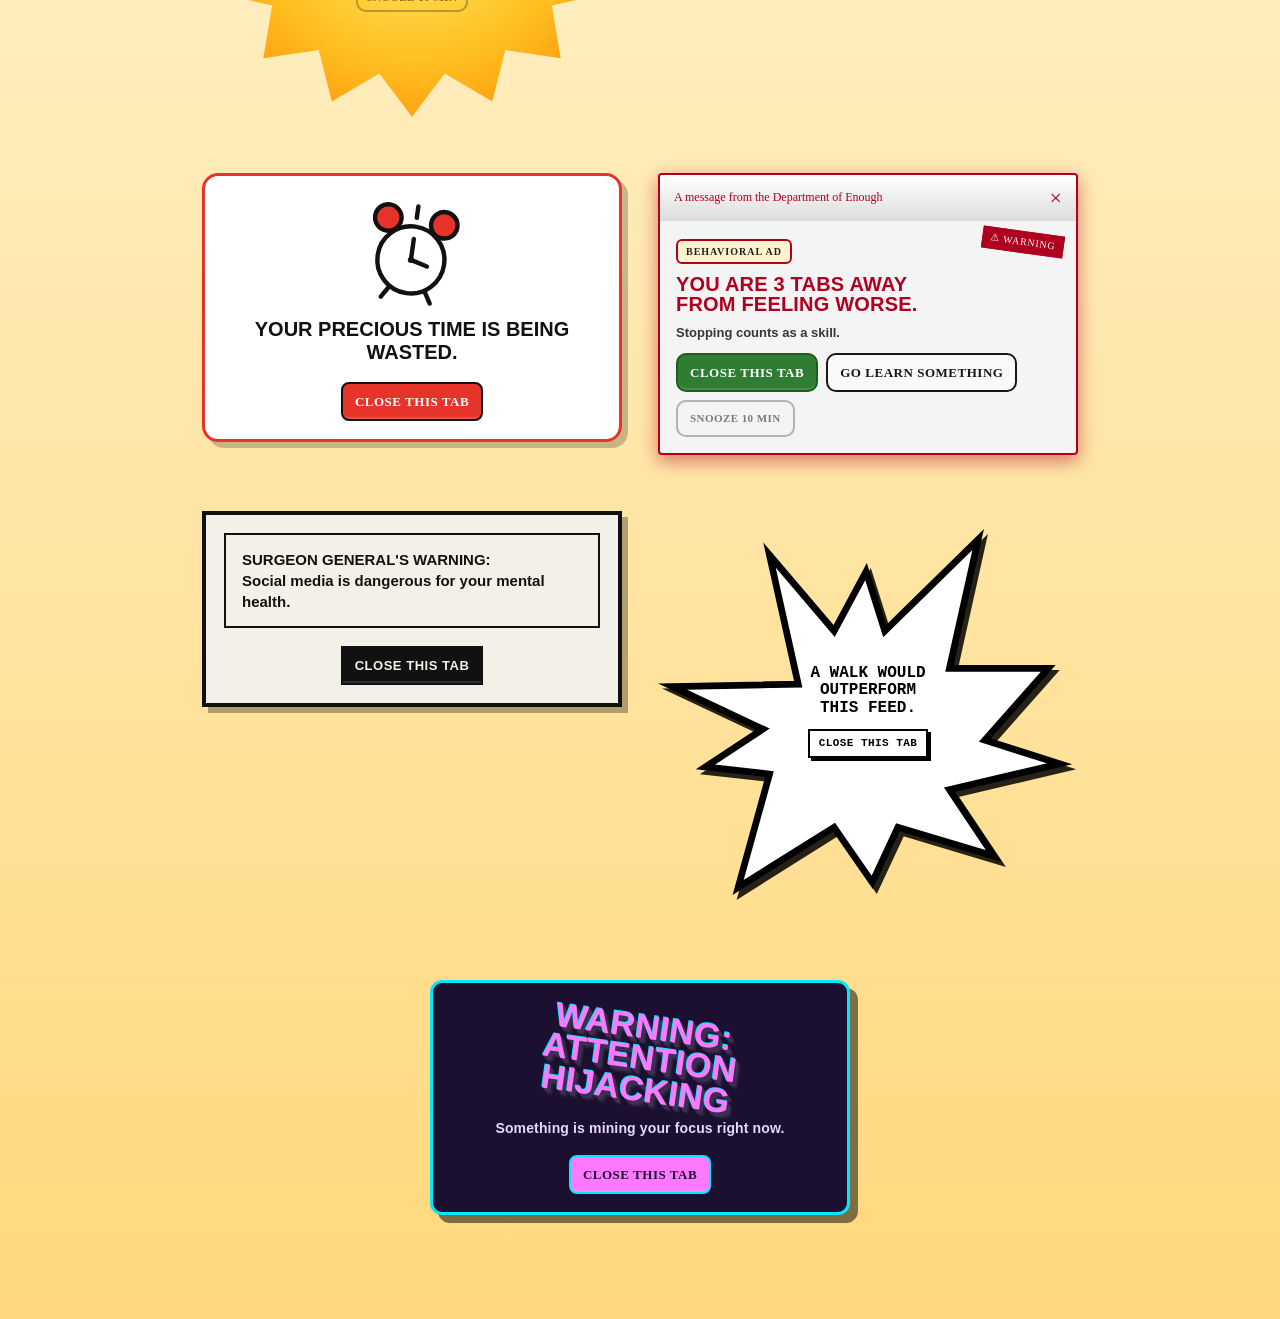
==== commit be11808e: "Demo: clean feed photos, adjustable swarm count, drop eyebrow - Instagrim uses clean beach/concert p" ====
--- a/demo/index.html
+++ b/demo/index.html
@@ -4,13 +4,12 @@
     <meta charset="utf-8">
     <meta name="viewport" content="width=device-width, initial-scale=1">
     <title>AntiDoom Demo</title>
-    <link rel="stylesheet" href="ad-styles.css?v=19">
-    <link rel="stylesheet" href="demo.css?v=19">
+    <link rel="stylesheet" href="ad-styles.css?v=22">
+    <link rel="stylesheet" href="demo.css?v=22">
   </head>
   <body>
     <main class="demo-shell">
       <section class="hero">
-        <p class="eyebrow">Demo Landing Page</p>
         <h1 class="logo" aria-label="AntiDoom">AntiDoom</h1>
         <p class="lede">A showroom full of obnoxious fake ads that are weirdly on your side.</p>
         <div class="hero-actions">
@@ -62,6 +61,6 @@
       </div>
     </section>
 
-    <script src="demo.js?v=19"></script>
+    <script src="demo.js?v=22"></script>
   </body>
 </html>
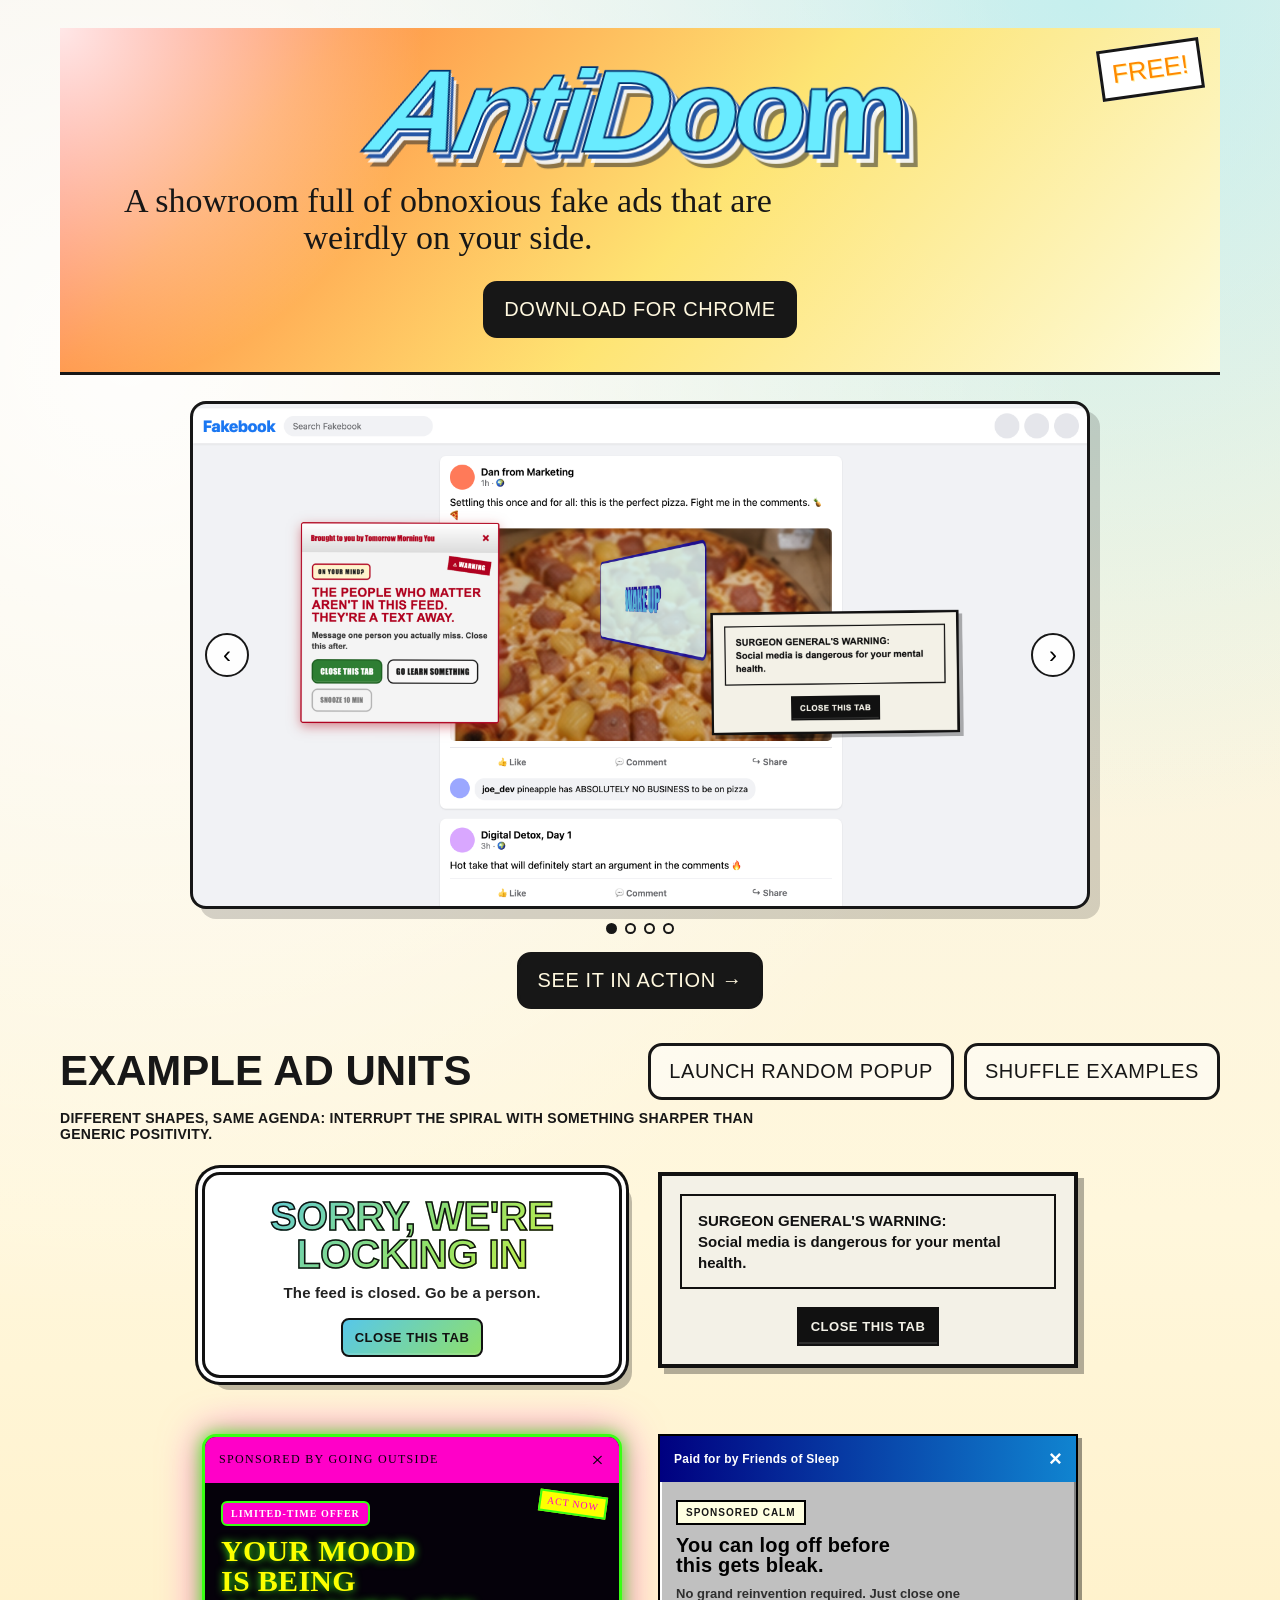
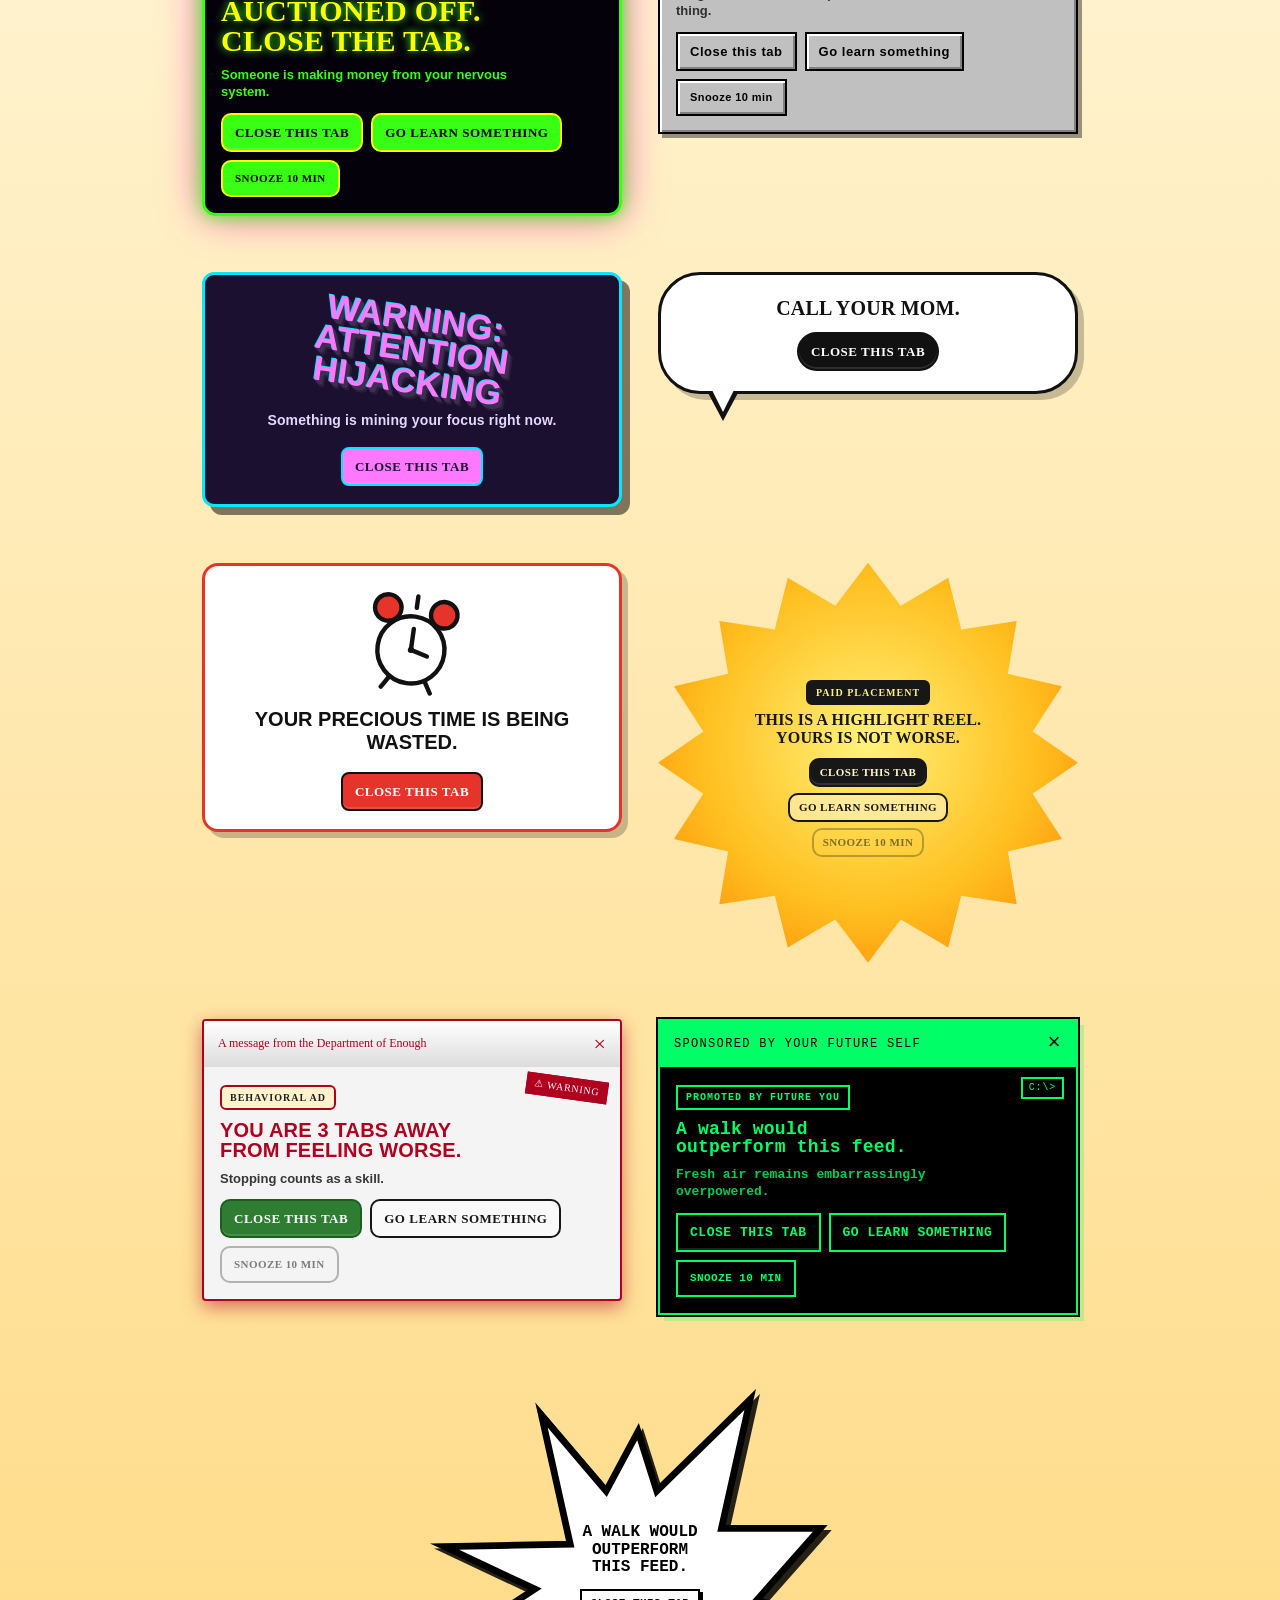
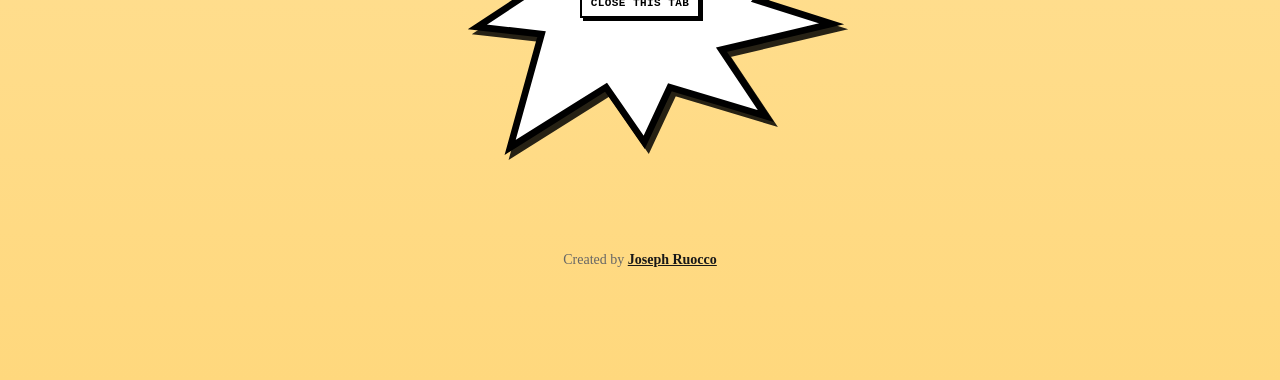
==== commit 814ab83e: "Landing: mockup carousel, single Download CTA, moved gallery buttons, footer - Hero keeps only the (" ====
--- a/demo/index.html
+++ b/demo/index.html
@@ -4,8 +4,8 @@
     <meta charset="utf-8">
     <meta name="viewport" content="width=device-width, initial-scale=1">
     <title>AntiDoom Demo</title>
-    <link rel="stylesheet" href="ad-styles.css?v=22">
-    <link rel="stylesheet" href="demo.css?v=22">
+    <link rel="stylesheet" href="ad-styles.css?v=24">
+    <link rel="stylesheet" href="demo.css?v=24">
   </head>
   <body>
     <main class="demo-shell">
@@ -14,18 +14,38 @@
         <p class="lede">A showroom full of obnoxious fake ads that are weirdly on your side.</p>
         <div class="hero-actions">
           <a class="hero-button hero-button-primary" href="https://chromewebstore.google.com/detail/antidoom/kpibmejclghfaeiaofoijdnagaapomjh" target="_blank" rel="noopener">Download for Chrome</a>
-          <a class="hero-button hero-button-secondary" href="sites.html">Try It</a>
-          <button id="spawnOne" class="hero-button hero-button-secondary" type="button">Launch random popup</button>
-          <button id="shuffleGrid" class="hero-button hero-button-secondary" type="button">Shuffle examples</button>
         </div>
       </section>
 
+      <section class="carousel" aria-label="AntiDoom in the wild">
+        <div class="carousel-viewport">
+          <div class="carousel-track" id="carouselTrack">
+            <img src="img/mockups/fakebook_mockup.png" alt="AntiDoom running on Fakebook">
+            <img src="img/mockups/deadit_mockup.png" alt="AntiDoom running on Deaddit">
+            <img src="img/mockups/instagrim_mockup.png" alt="AntiDoom running on Instagrim">
+            <img src="img/mockups/slacker_news_mockup.png" alt="AntiDoom running on Slacker News">
+          </div>
+          <button class="carousel-arrow carousel-prev" id="carouselPrev" type="button" aria-label="Previous">&#8249;</button>
+          <button class="carousel-arrow carousel-next" id="carouselNext" type="button" aria-label="Next">&#8250;</button>
+        </div>
+        <div class="carousel-dots" id="carouselDots"></div>
+        <a class="hero-button hero-button-primary carousel-cta" href="sites.html">See it in action &rarr;</a>
+      </section>
+
       <section class="grid-header">
-        <h2>Example Ad Units</h2>
+        <div class="grid-header-row">
+          <h2>Example Ad Units</h2>
+          <div class="grid-header-actions">
+            <button id="spawnOne" class="hero-button hero-button-secondary" type="button">Launch random popup</button>
+            <button id="shuffleGrid" class="hero-button hero-button-secondary" type="button">Shuffle examples</button>
+          </div>
+        </div>
         <p>Different shapes, same agenda: interrupt the spiral with something sharper than generic positivity.</p>
       </section>
 
       <section class="ad-grid style-gallery" id="adGrid"></section>
+
+      <footer class="site-footer">Created by <a href="https://josephruocco.net" target="_blank" rel="noopener">Joseph Ruocco</a></footer>
     </main>
 
     <template id="popupTemplate">
@@ -61,6 +81,6 @@
       </div>
     </section>
 
-    <script src="demo.js?v=22"></script>
+    <script src="demo.js?v=24"></script>
   </body>
 </html>
--- a/demo/demo.css
+++ b/demo/demo.css
@@ -849,3 +849,40 @@
     padding: 18px;
   }
 }
+
+/* ---- landing tweaks: no underline, carousel, moved buttons, footer ---- */
+.hero-button { text-decoration: none; }
+
+.carousel { max-width: 900px; margin: 26px auto 0; text-align: center; }
+.carousel-viewport {
+  position: relative; overflow: hidden;
+  border: 3px solid var(--ink); border-radius: 16px;
+  box-shadow: 10px 10px 0 rgba(23, 23, 23, 0.18); background: #000;
+}
+.carousel-track { display: flex; transition: transform 0.45s cubic-bezier(0.22, 1, 0.22, 1); }
+.carousel-track img { flex: 0 0 100%; width: 100%; display: block; }
+.carousel-arrow {
+  position: absolute; top: 50%; transform: translateY(-50%);
+  width: 44px; height: 44px; border-radius: 50%;
+  border: 2px solid var(--ink); background: rgba(255, 255, 255, 0.92);
+  font-size: 24px; line-height: 1; cursor: pointer;
+  display: flex; align-items: center; justify-content: center;
+}
+.carousel-prev { left: 12px; }
+.carousel-next { right: 12px; }
+.carousel-dots { display: flex; gap: 8px; justify-content: center; margin: 14px 0 0; }
+.carousel-dots button {
+  width: 11px; height: 11px; border-radius: 50%; padding: 0;
+  border: 2px solid var(--ink); background: transparent; cursor: pointer;
+}
+.carousel-dots button.is-active { background: var(--ink); }
+.carousel-cta { display: inline-block; margin-top: 18px; }
+
+.grid-header-row {
+  display: flex; align-items: center; justify-content: space-between;
+  gap: 16px; flex-wrap: wrap;
+}
+.grid-header-actions { display: flex; gap: 10px; flex-wrap: wrap; }
+
+.site-footer { text-align: center; padding: 44px 0 32px; color: #666; font-size: 14px; }
+.site-footer a { color: var(--ink); font-weight: 700; }
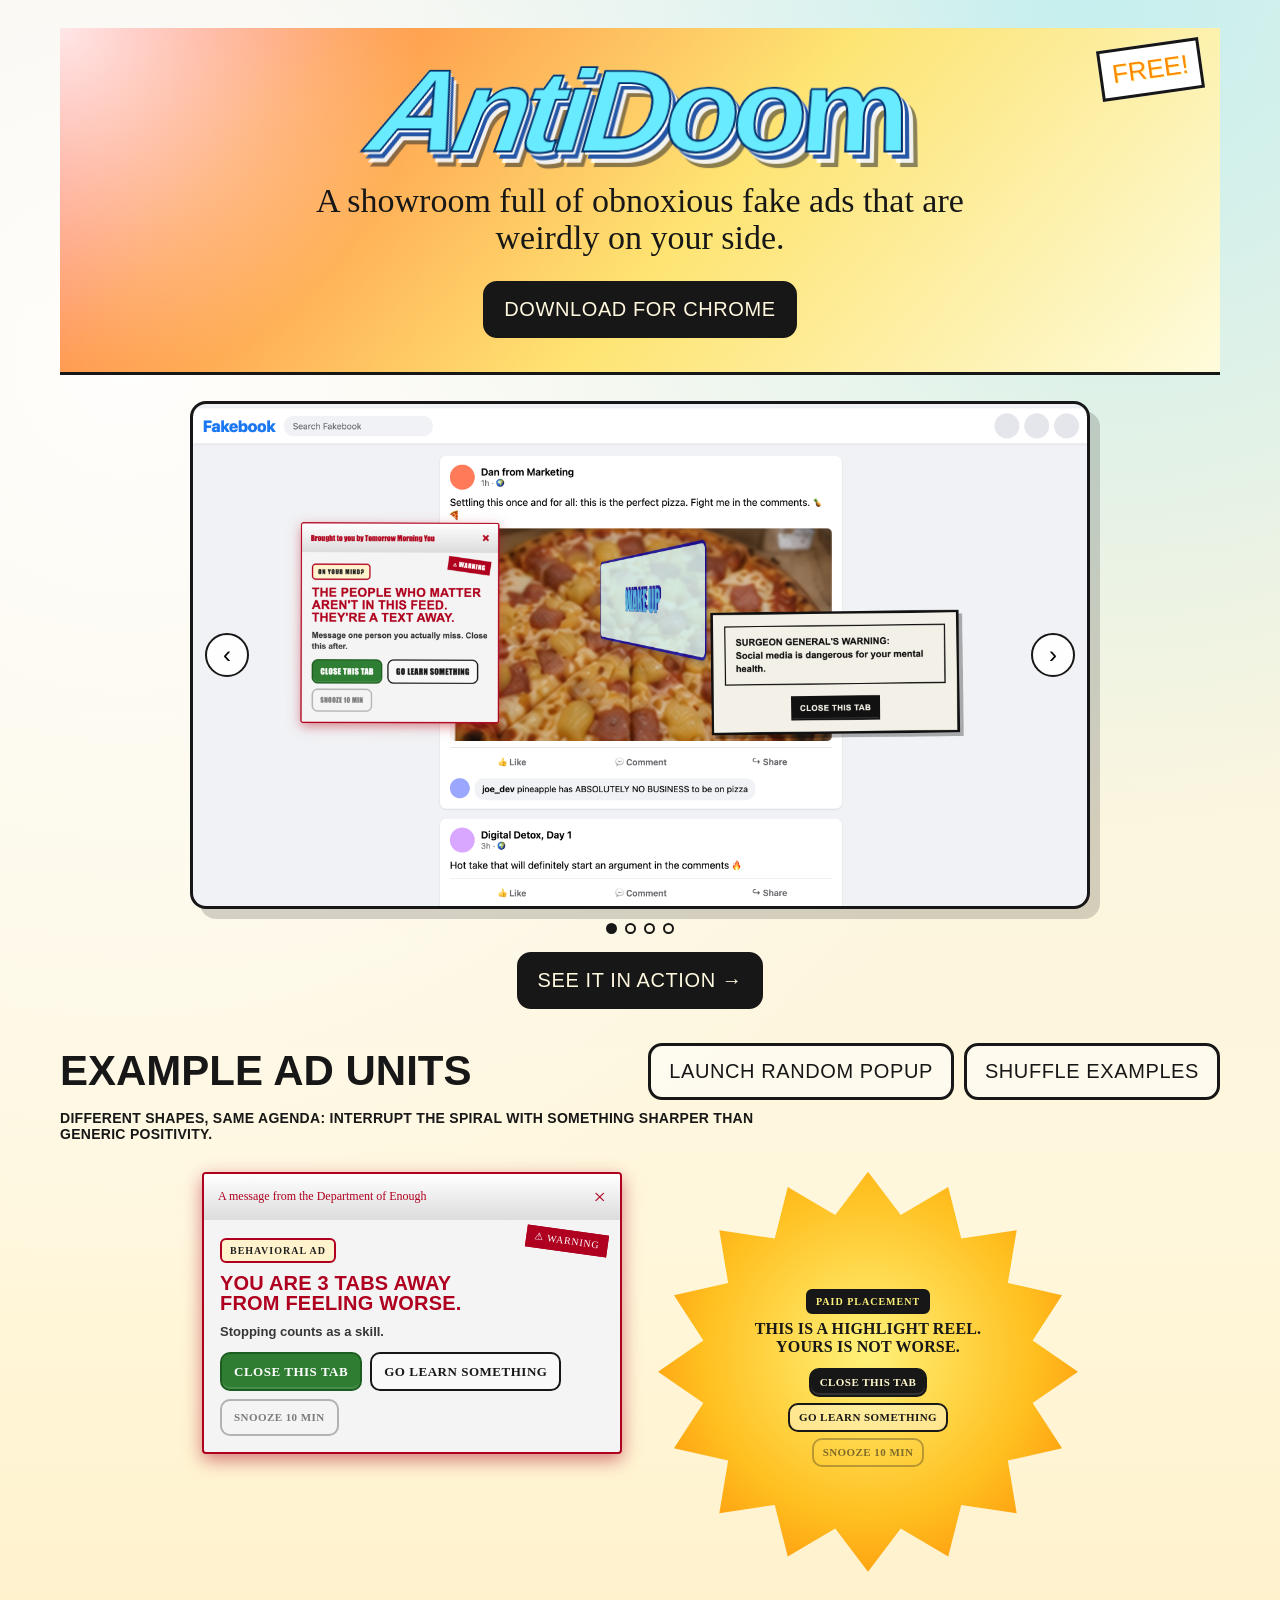
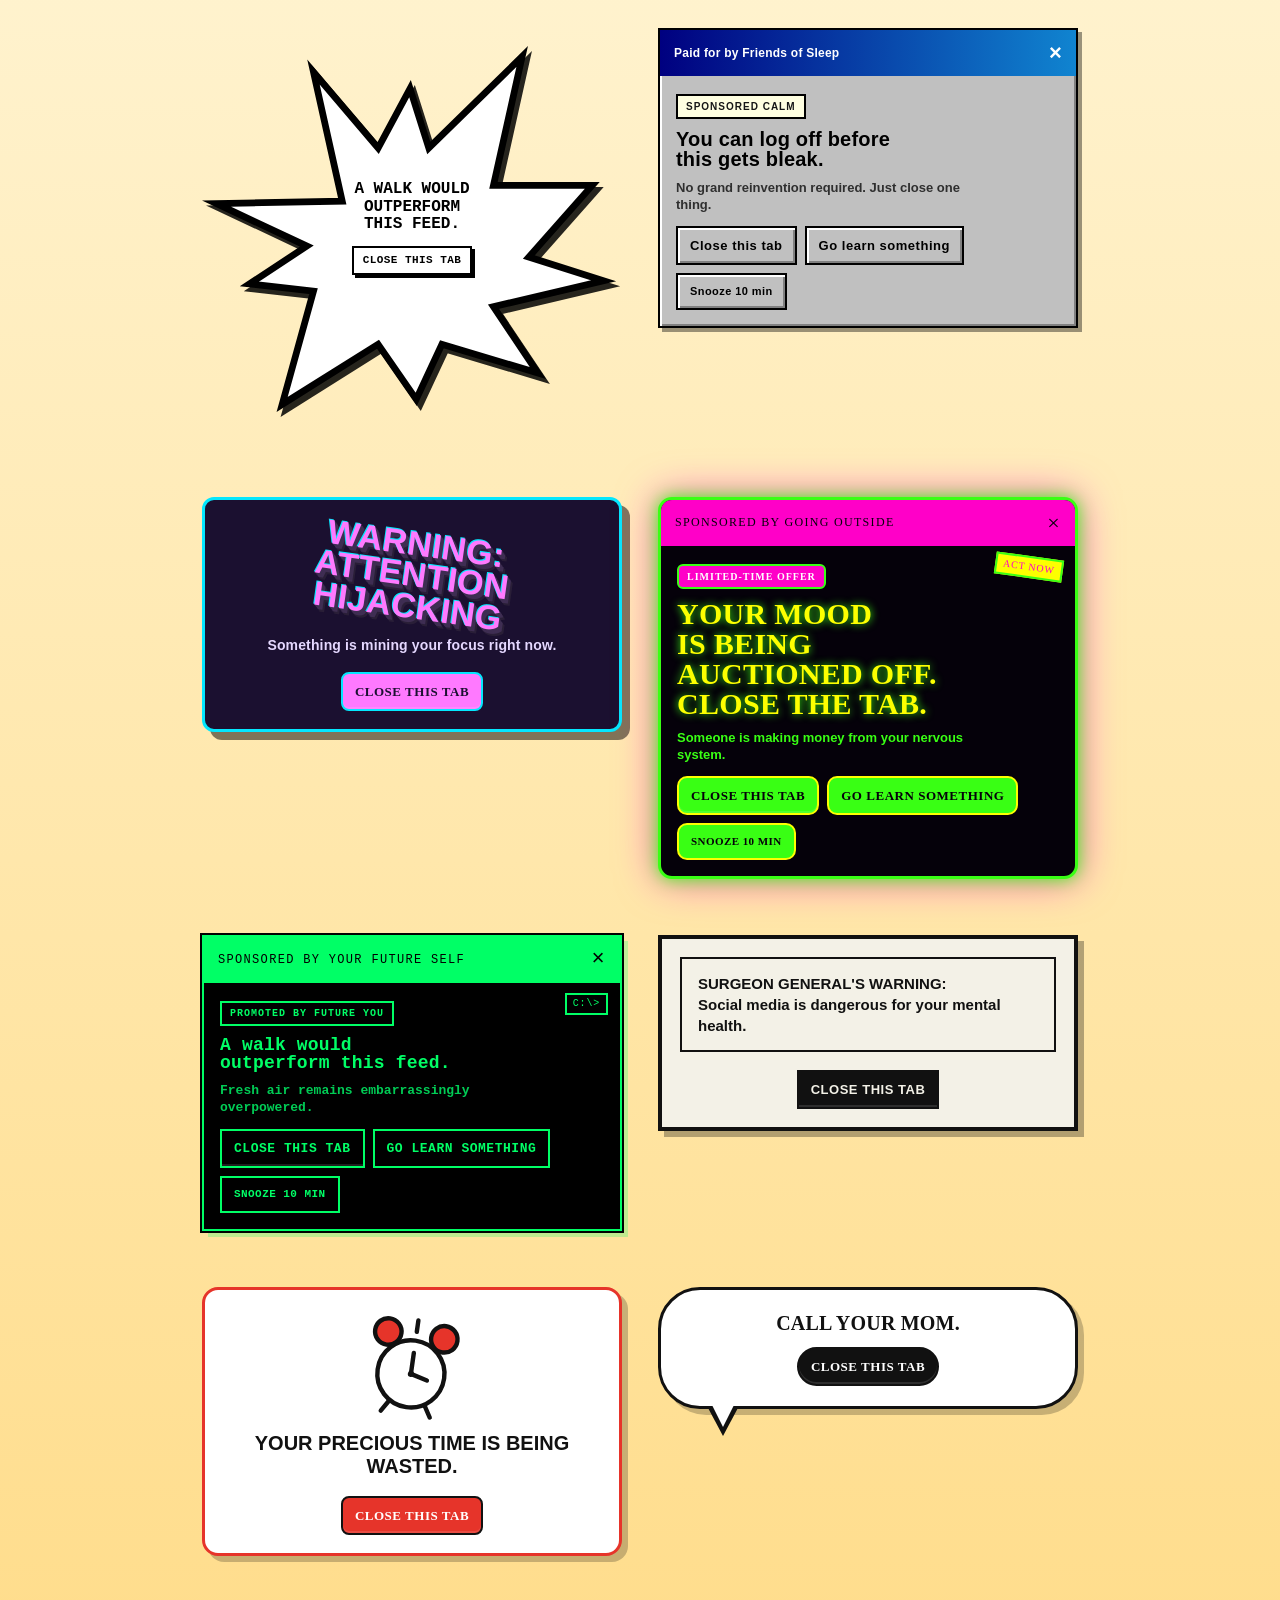
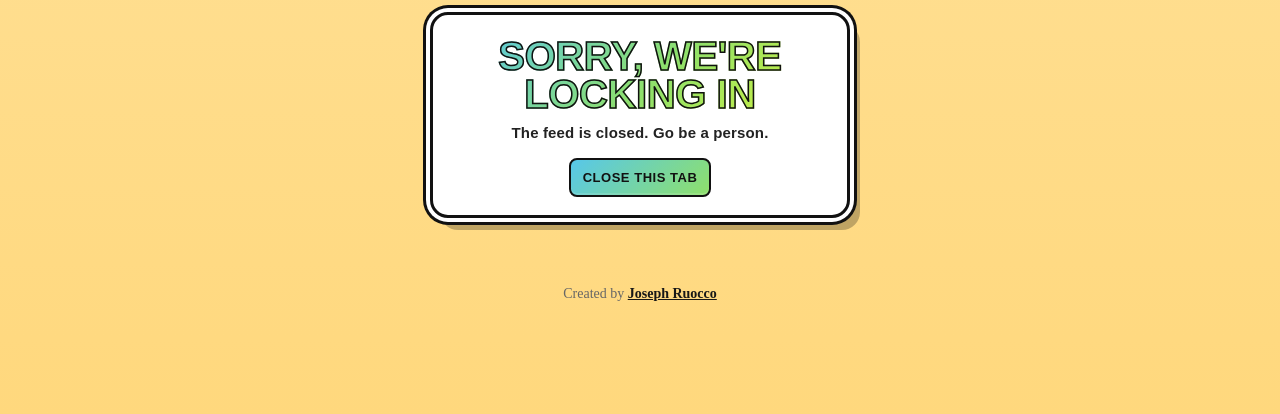
==== commit 9691077a: "Demo hero: center the lede paragraph (auto margins) Co-Authored-By: Claude Opus 4.8 <noreply@anthrop" ====
--- a/demo/index.html
+++ b/demo/index.html
@@ -4,8 +4,8 @@
     <meta charset="utf-8">
     <meta name="viewport" content="width=device-width, initial-scale=1">
     <title>AntiDoom Demo</title>
-    <link rel="stylesheet" href="ad-styles.css?v=24">
-    <link rel="stylesheet" href="demo.css?v=24">
+    <link rel="stylesheet" href="ad-styles.css?v=25">
+    <link rel="stylesheet" href="demo.css?v=25">
   </head>
   <body>
     <main class="demo-shell">
@@ -81,6 +81,6 @@
       </div>
     </section>
 
-    <script src="demo.js?v=24"></script>
+    <script src="demo.js?v=25"></script>
   </body>
 </html>
--- a/demo/demo.css
+++ b/demo/demo.css
@@ -157,7 +157,7 @@
 
 .lede {
   max-width: 720px;
-  margin: 16px 0 0;
+  margin: 16px auto 0;
   font-size: clamp(22px, 2.7vw, 34px);
   line-height: 1.1;
 }
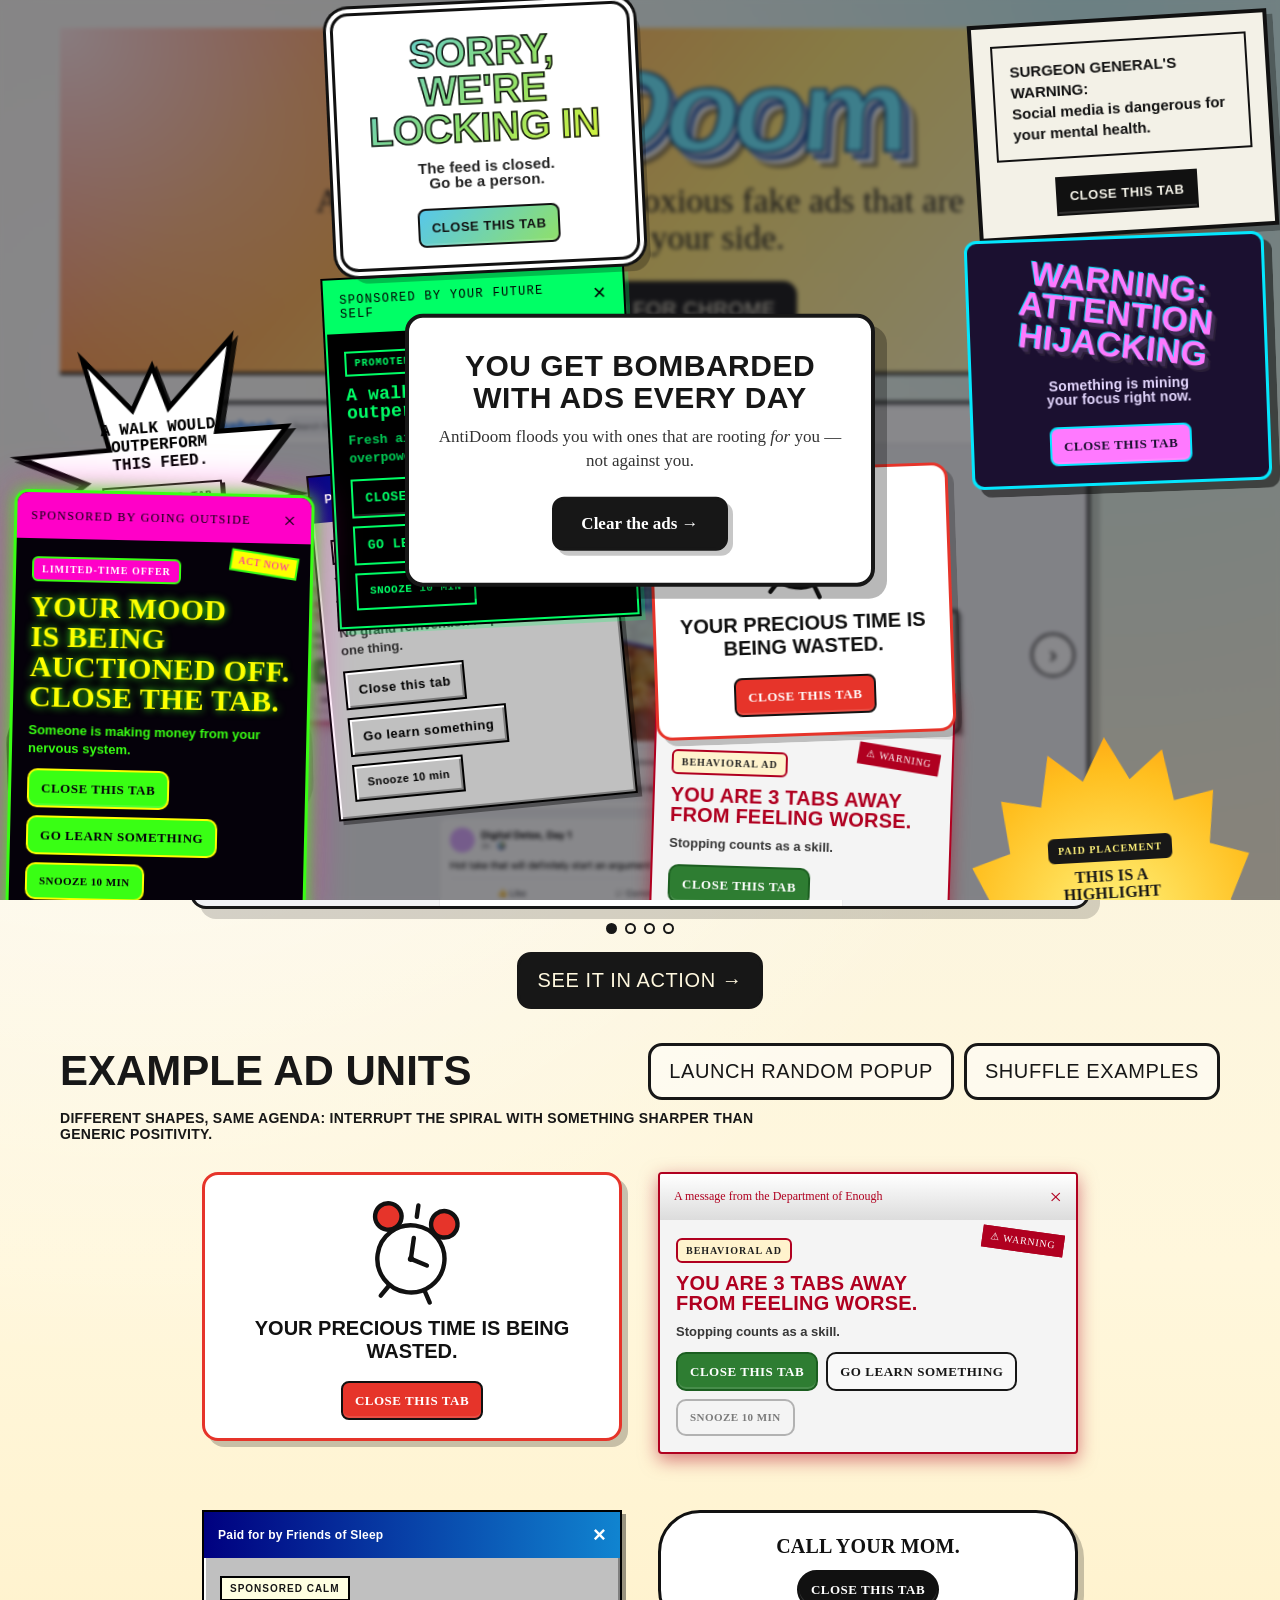
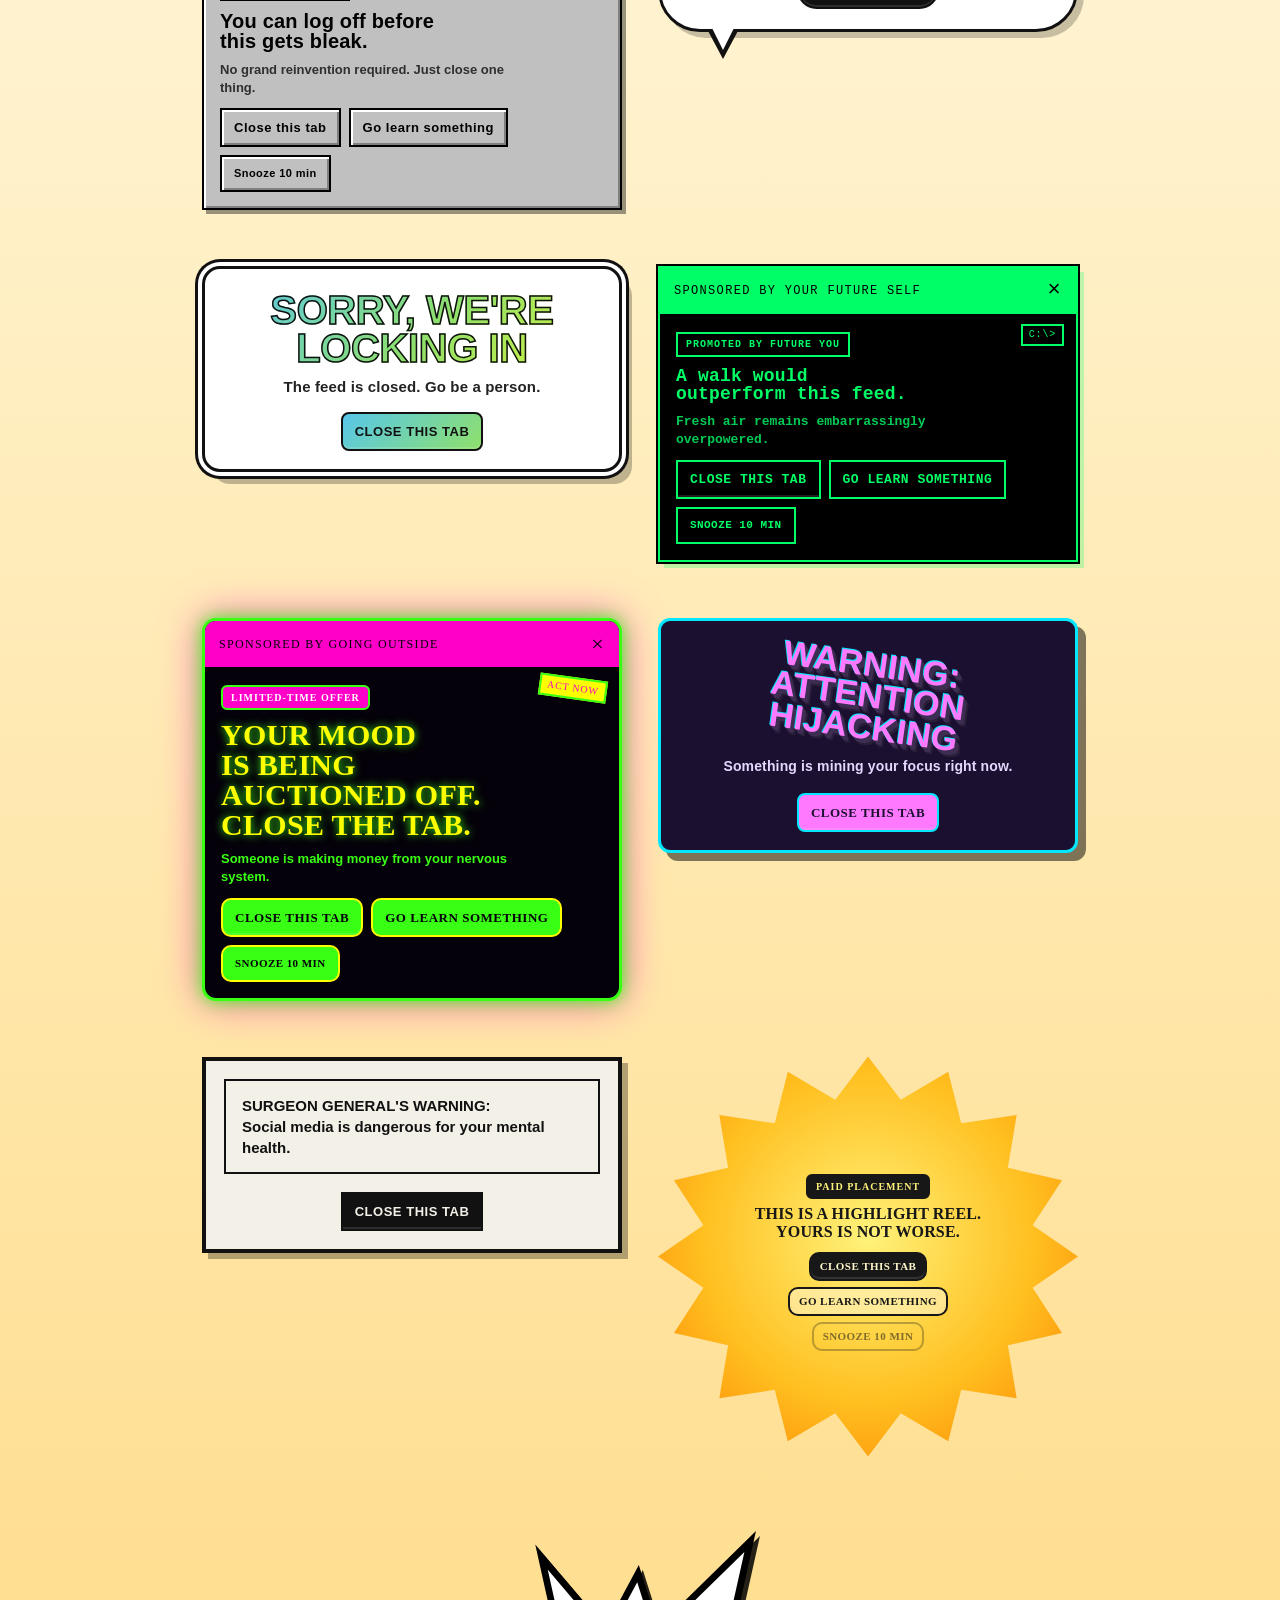
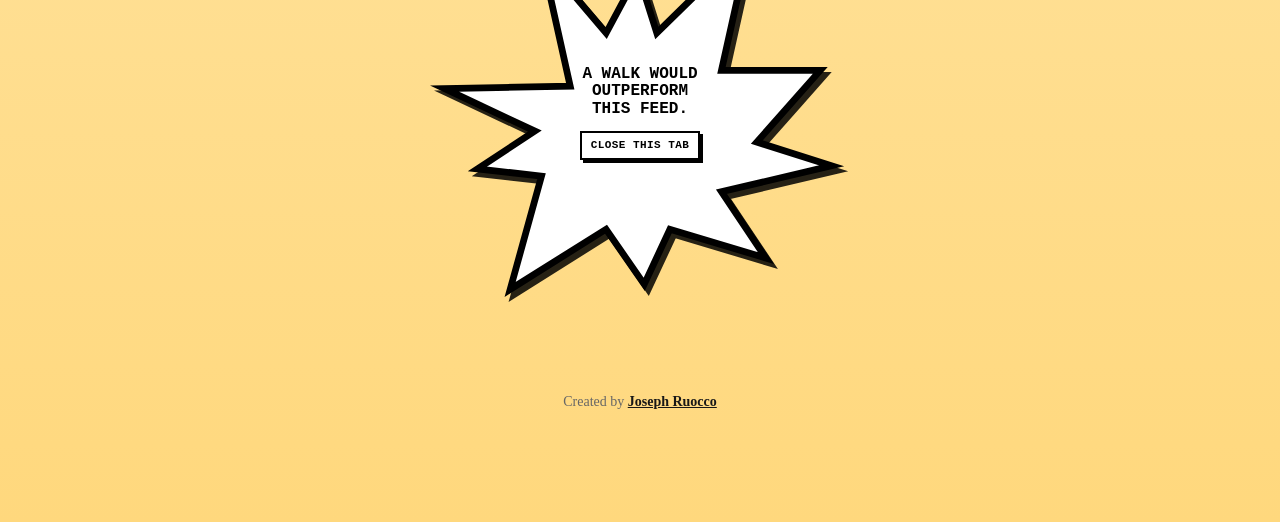
==== commit e606924a: "Landing: intro ad-bombardment on load + flip-animated header font cycle - On open, the page floods w" ====
--- a/demo/index.html
+++ b/demo/index.html
@@ -4,8 +4,8 @@
     <meta charset="utf-8">
     <meta name="viewport" content="width=device-width, initial-scale=1">
     <title>AntiDoom Demo</title>
-    <link rel="stylesheet" href="ad-styles.css?v=25">
-    <link rel="stylesheet" href="demo.css?v=25">
+    <link rel="stylesheet" href="ad-styles.css?v=28">
+    <link rel="stylesheet" href="demo.css?v=28">
   </head>
   <body>
     <main class="demo-shell">
@@ -81,6 +81,6 @@
       </div>
     </section>
 
-    <script src="demo.js?v=25"></script>
+    <script src="demo.js?v=28"></script>
   </body>
 </html>
--- a/demo/demo.css
+++ b/demo/demo.css
@@ -886,3 +886,58 @@
 
 .site-footer { text-align: center; padding: 44px 0 32px; color: #666; font-size: 14px; }
 .site-footer a { color: var(--ink); font-weight: 700; }
+
+/* Font-flip: title + tagline flip edge-on and reveal the next font. */
+.logo-flip { animation: logo-flip 0.72s ease-in-out; }
+.lede-flip { animation: lede-flip 0.72s ease-in-out; }
+@keyframes logo-flip {
+  0%, 100% { transform: perspective(350px) rotateX(18deg) skewX(-13deg); }
+  50%      { transform: perspective(350px) rotateX(108deg) skewX(-13deg); }
+}
+@keyframes lede-flip {
+  0%, 100% { transform: perspective(600px) rotateX(0deg); }
+  50%      { transform: perspective(600px) rotateX(90deg); }
+}
+
+/* Intro: bombard the page with ads on load, then one button clears them. */
+body.intro-lock { overflow: hidden; }
+#introSpam {
+  position: fixed; inset: 0; z-index: 9000; overflow: hidden;
+  background: rgba(18, 18, 24, 0.5);
+  -webkit-backdrop-filter: blur(2px); backdrop-filter: blur(2px);
+  transition: opacity 0.5s ease;
+}
+#introSpam.is-clearing { opacity: 0; pointer-events: none; }
+.intro-ad {
+  position: fixed; width: 300px; z-index: 9001;
+  transform: scale(0.2) rotate(var(--r, 0deg)); opacity: 0;
+  animation: intro-pop 0.34s cubic-bezier(0.18, 1.4, 0.4, 1) forwards;
+}
+.intro-ad .antidoom-card, .intro-ad .antidoom-wavy,
+.intro-ad .antidoom-flip, .intro-ad .antidoom-ghost { width: 100%; }
+@keyframes intro-pop {
+  to { transform: scale(1) rotate(var(--r, 0deg)); opacity: 1; }
+}
+.intro-final {
+  position: fixed; left: 50%; top: 50%; z-index: 9100;
+  width: min(470px, 92vw); box-sizing: border-box;
+  transform: translate(-50%, -50%) scale(0.88); opacity: 0; pointer-events: none;
+  background: #fff; border: 4px solid var(--ink); border-radius: 18px;
+  box-shadow: 12px 12px 0 rgba(0, 0, 0, 0.28);
+  padding: 32px 28px; text-align: center;
+  transition: opacity 0.4s ease, transform 0.4s cubic-bezier(0.18, 1.4, 0.4, 1);
+}
+.intro-final.is-shown { opacity: 1; transform: translate(-50%, -50%) scale(1); pointer-events: auto; }
+.intro-final h2 {
+  margin: 0 0 12px; line-height: 1.05; font-size: 30px;
+  font-family: Impact, Haettenschweiler, "Arial Narrow Bold", sans-serif;
+  letter-spacing: 0.5px; text-transform: uppercase; color: var(--ink);
+}
+.intro-final p { margin: 0 0 24px; font-size: 17px; line-height: 1.4; color: #333; }
+.intro-final .intro-clear-btn {
+  font: inherit; font-weight: 800; font-size: 17px; cursor: pointer;
+  padding: 14px 26px; border-radius: 12px; border: 3px solid var(--ink);
+  background: var(--ink); color: #fff;
+  box-shadow: 5px 5px 0 rgba(0, 0, 0, 0.22);
+}
+.intro-final .intro-clear-btn:active { transform: translate(2px, 2px); box-shadow: 3px 3px 0 rgba(0, 0, 0, 0.22); }
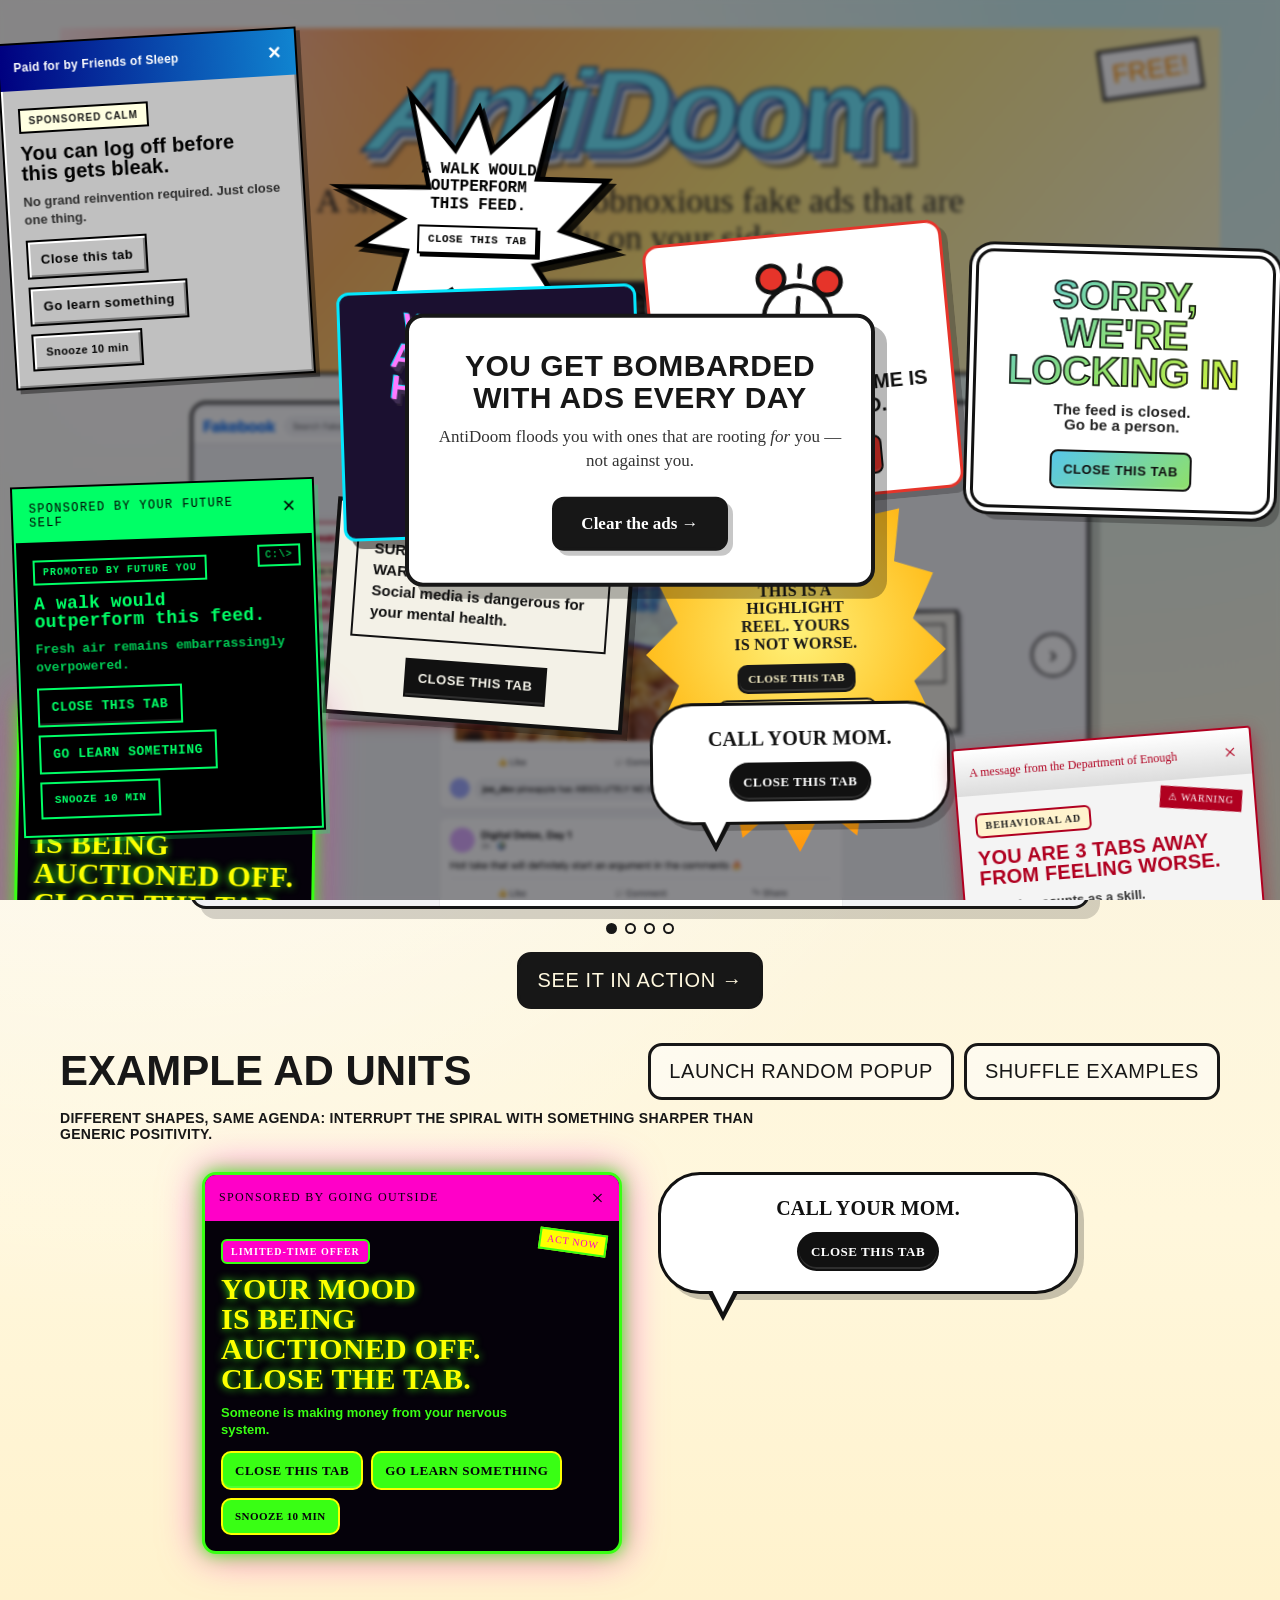
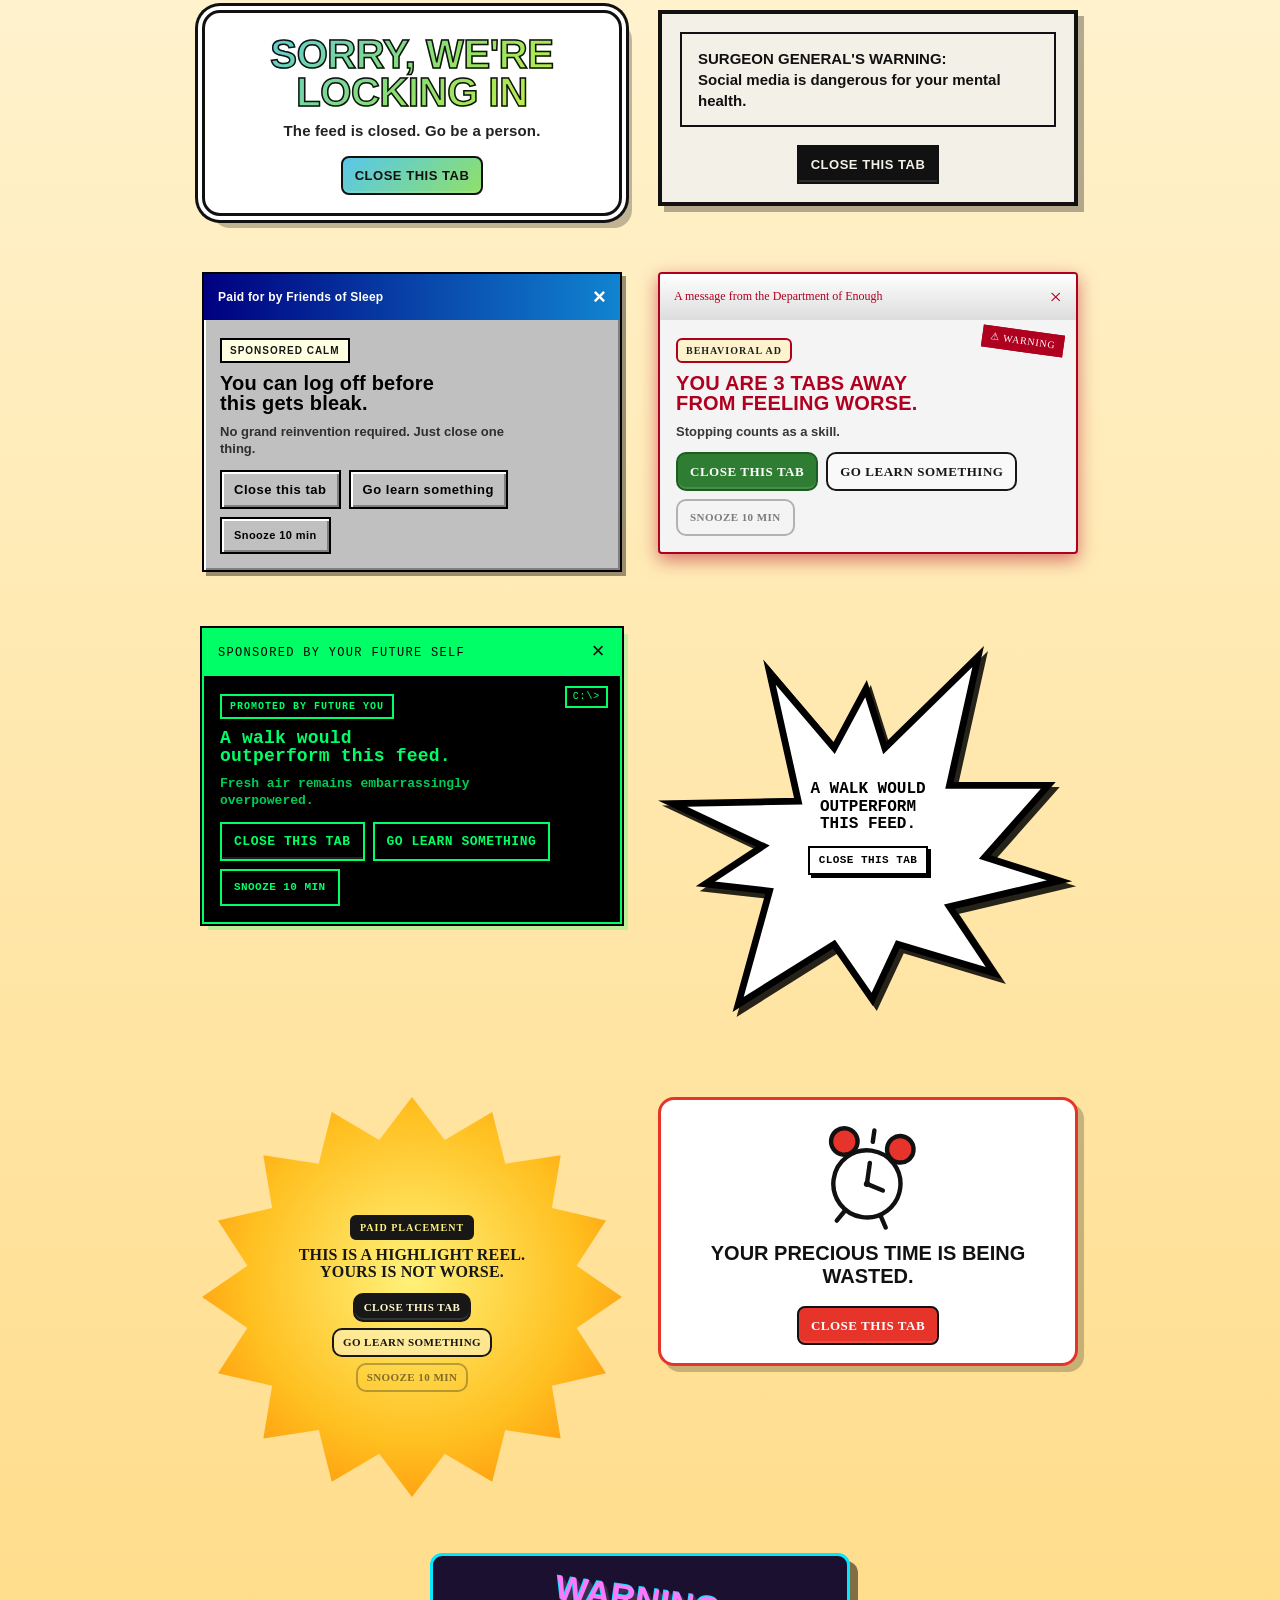
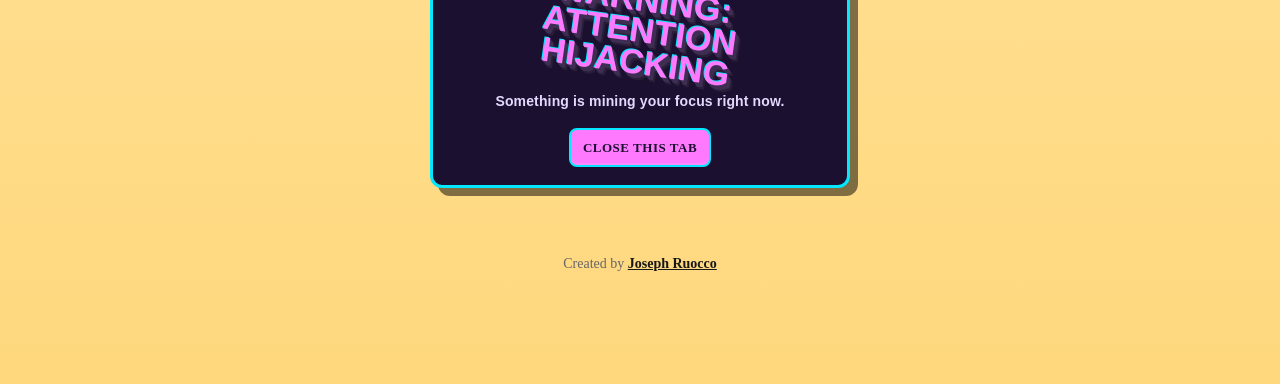
==== commit e85bc0d1: "Landing: crossfade header fonts, drop oversized overlays from intro - Header font cycle is now a smo" ====
--- a/demo/index.html
+++ b/demo/index.html
@@ -4,8 +4,8 @@
     <meta charset="utf-8">
     <meta name="viewport" content="width=device-width, initial-scale=1">
     <title>AntiDoom Demo</title>
-    <link rel="stylesheet" href="ad-styles.css?v=28">
-    <link rel="stylesheet" href="demo.css?v=28">
+    <link rel="stylesheet" href="ad-styles.css?v=30">
+    <link rel="stylesheet" href="demo.css?v=30">
   </head>
   <body>
     <main class="demo-shell">
@@ -81,6 +81,6 @@
       </div>
     </section>
 
-    <script src="demo.js?v=28"></script>
+    <script src="demo.js?v=30"></script>
   </body>
 </html>
--- a/demo/demo.css
+++ b/demo/demo.css
@@ -887,18 +887,6 @@
 .site-footer { text-align: center; padding: 44px 0 32px; color: #666; font-size: 14px; }
 .site-footer a { color: var(--ink); font-weight: 700; }
 
-/* Font-flip: title + tagline flip edge-on and reveal the next font. */
-.logo-flip { animation: logo-flip 0.72s ease-in-out; }
-.lede-flip { animation: lede-flip 0.72s ease-in-out; }
-@keyframes logo-flip {
-  0%, 100% { transform: perspective(350px) rotateX(18deg) skewX(-13deg); }
-  50%      { transform: perspective(350px) rotateX(108deg) skewX(-13deg); }
-}
-@keyframes lede-flip {
-  0%, 100% { transform: perspective(600px) rotateX(0deg); }
-  50%      { transform: perspective(600px) rotateX(90deg); }
-}
-
 /* Intro: bombard the page with ads on load, then one button clears them. */
 body.intro-lock { overflow: hidden; }
 #introSpam {
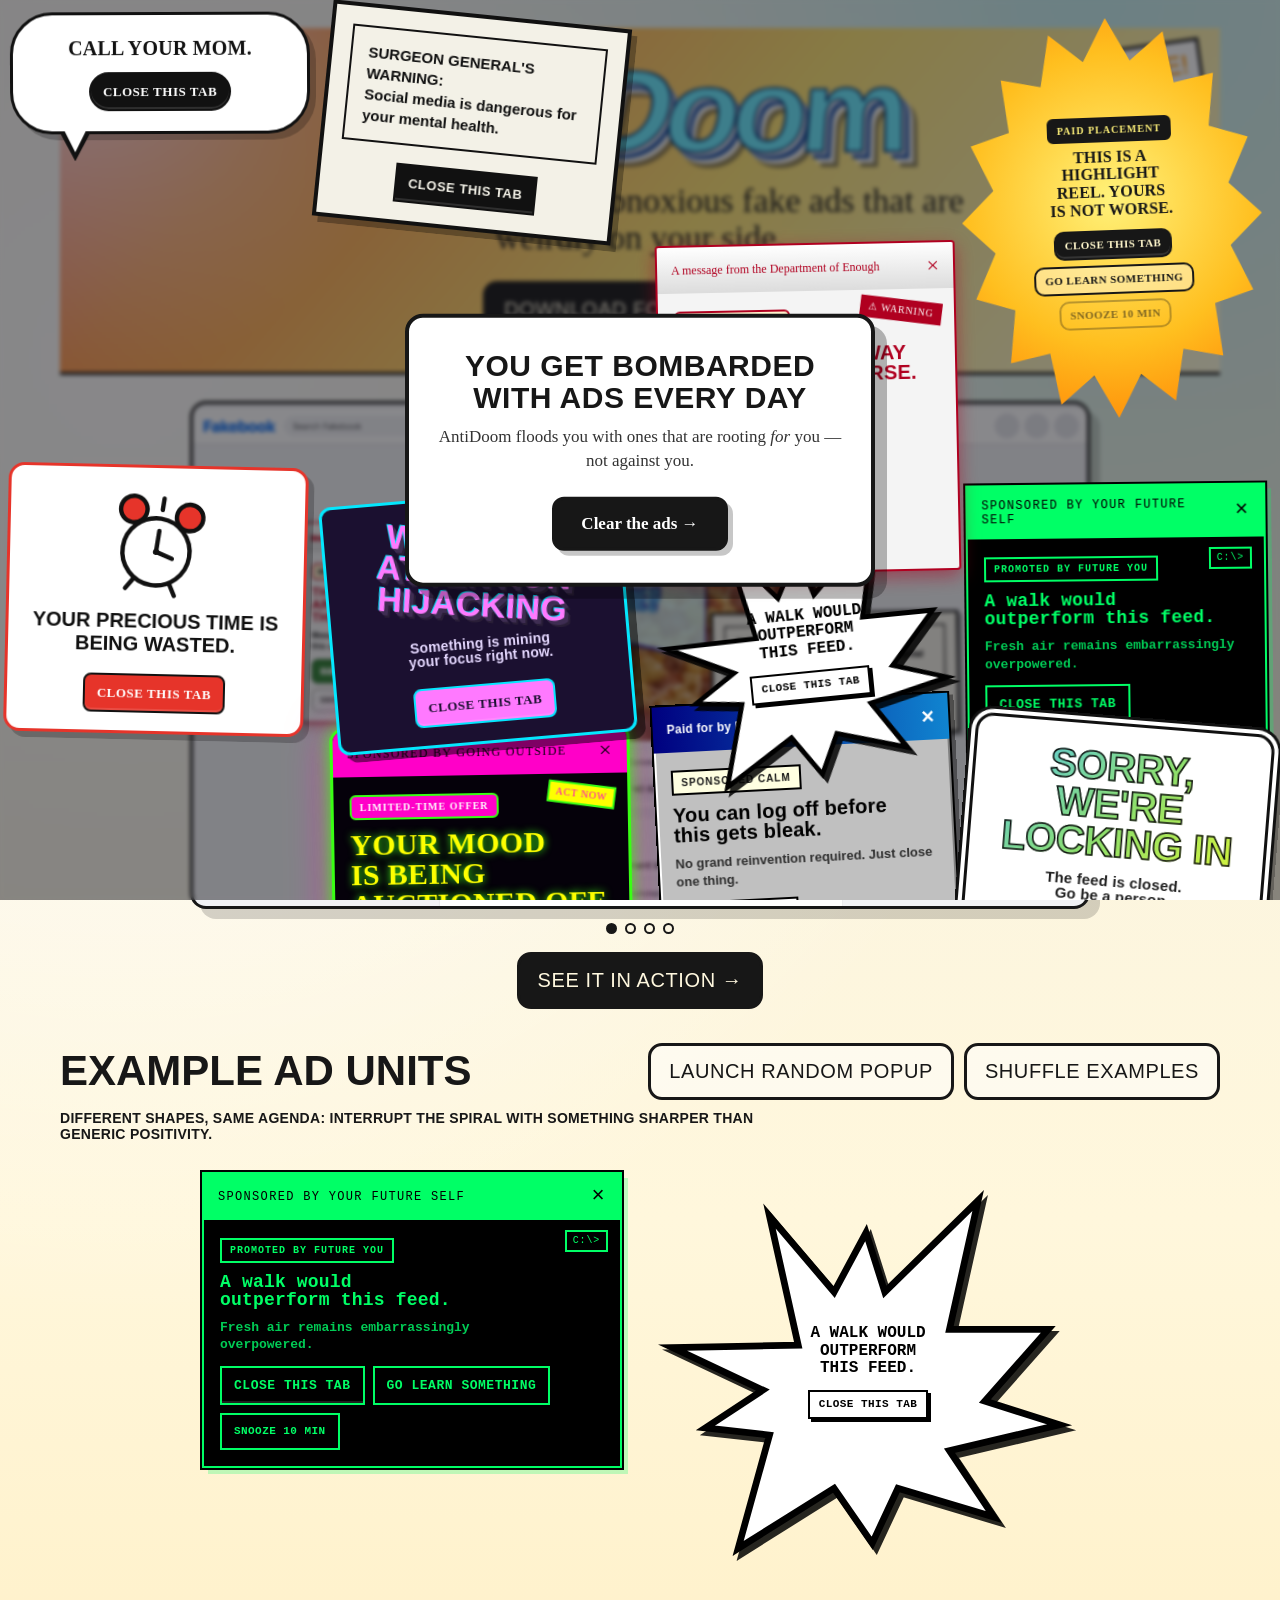
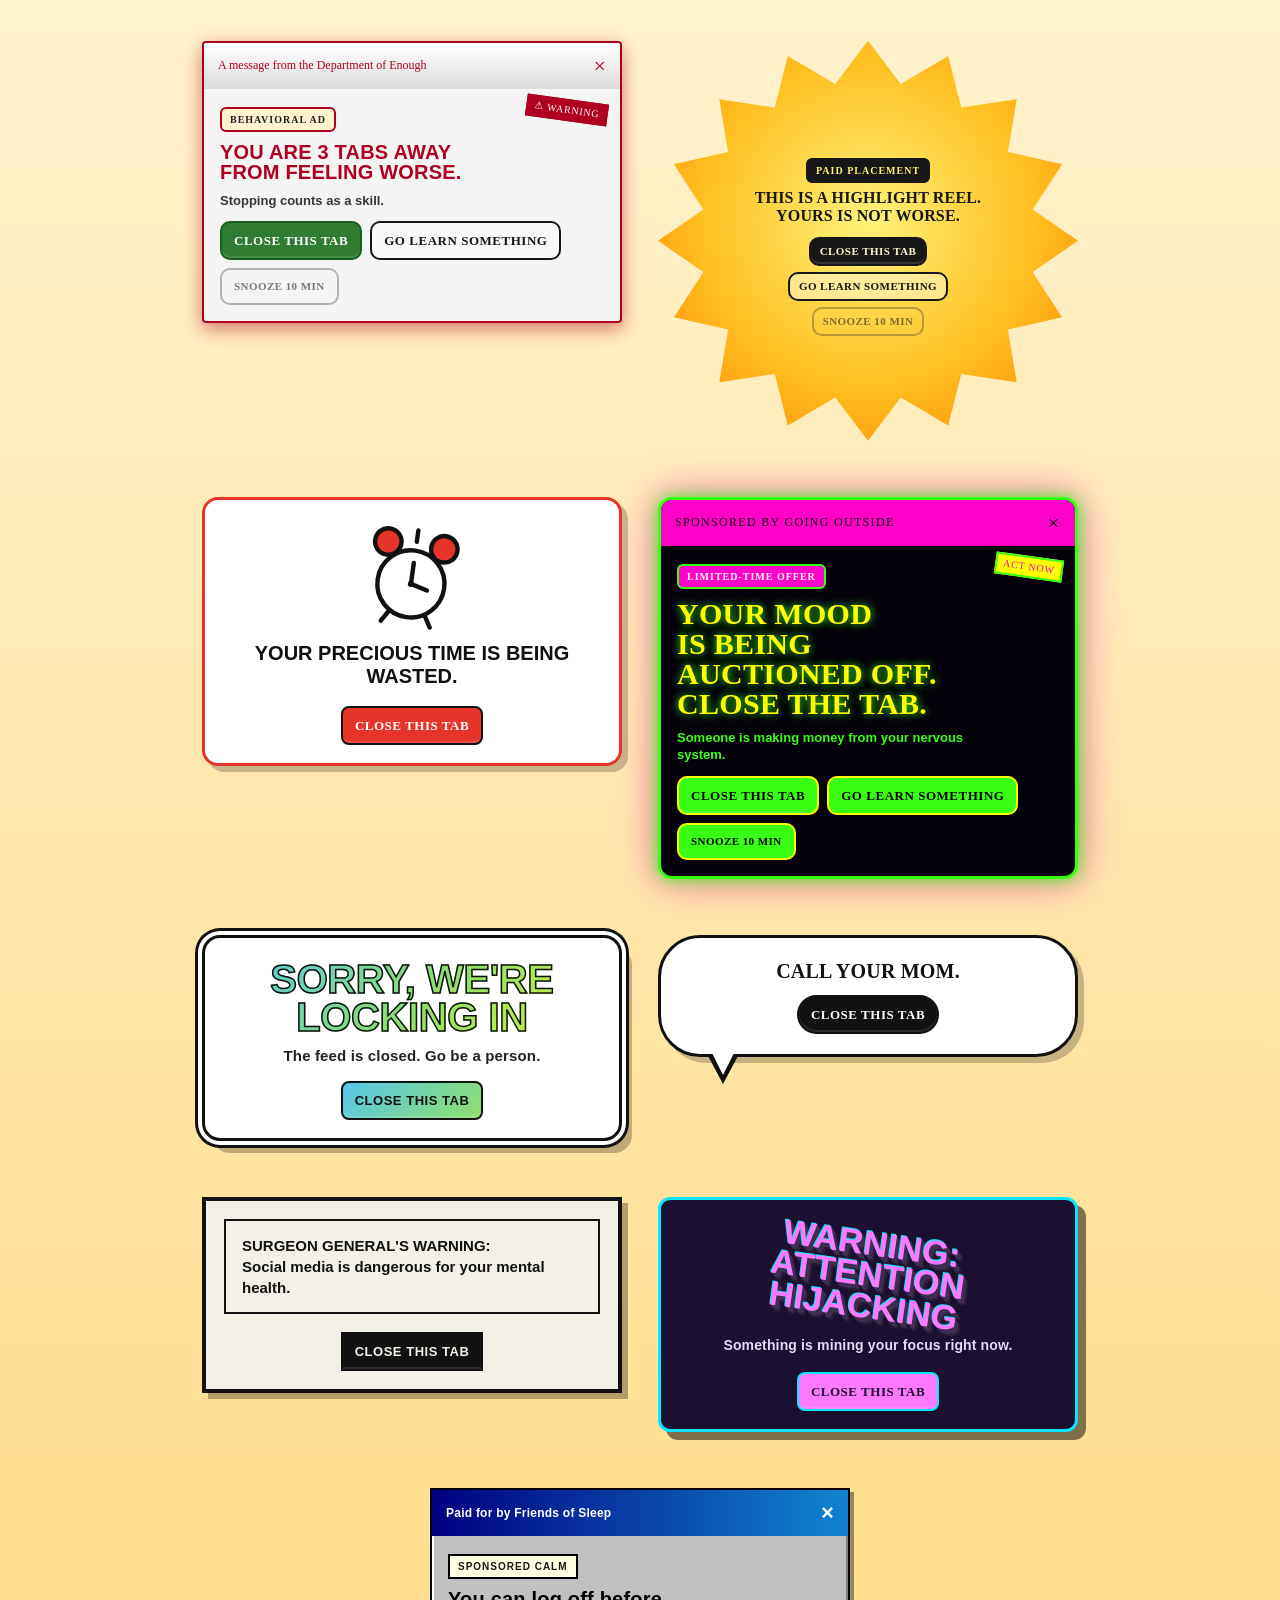
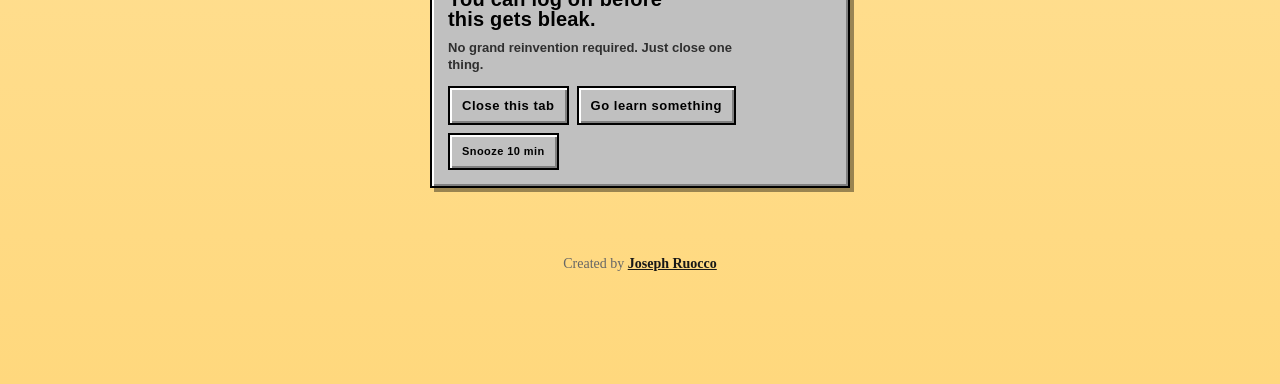
==== commit 6a12a715: "Landing: pin an intro ad to the top-left corner so it isn't bare Co-Authored-By: Claude Opus 4.8 <no" ====
--- a/demo/index.html
+++ b/demo/index.html
@@ -4,8 +4,8 @@
     <meta charset="utf-8">
     <meta name="viewport" content="width=device-width, initial-scale=1">
     <title>AntiDoom Demo</title>
-    <link rel="stylesheet" href="ad-styles.css?v=30">
-    <link rel="stylesheet" href="demo.css?v=30">
+    <link rel="stylesheet" href="ad-styles.css?v=31">
+    <link rel="stylesheet" href="demo.css?v=31">
   </head>
   <body>
     <main class="demo-shell">
@@ -81,6 +81,6 @@
       </div>
     </section>
 
-    <script src="demo.js?v=30"></script>
+    <script src="demo.js?v=31"></script>
   </body>
 </html>
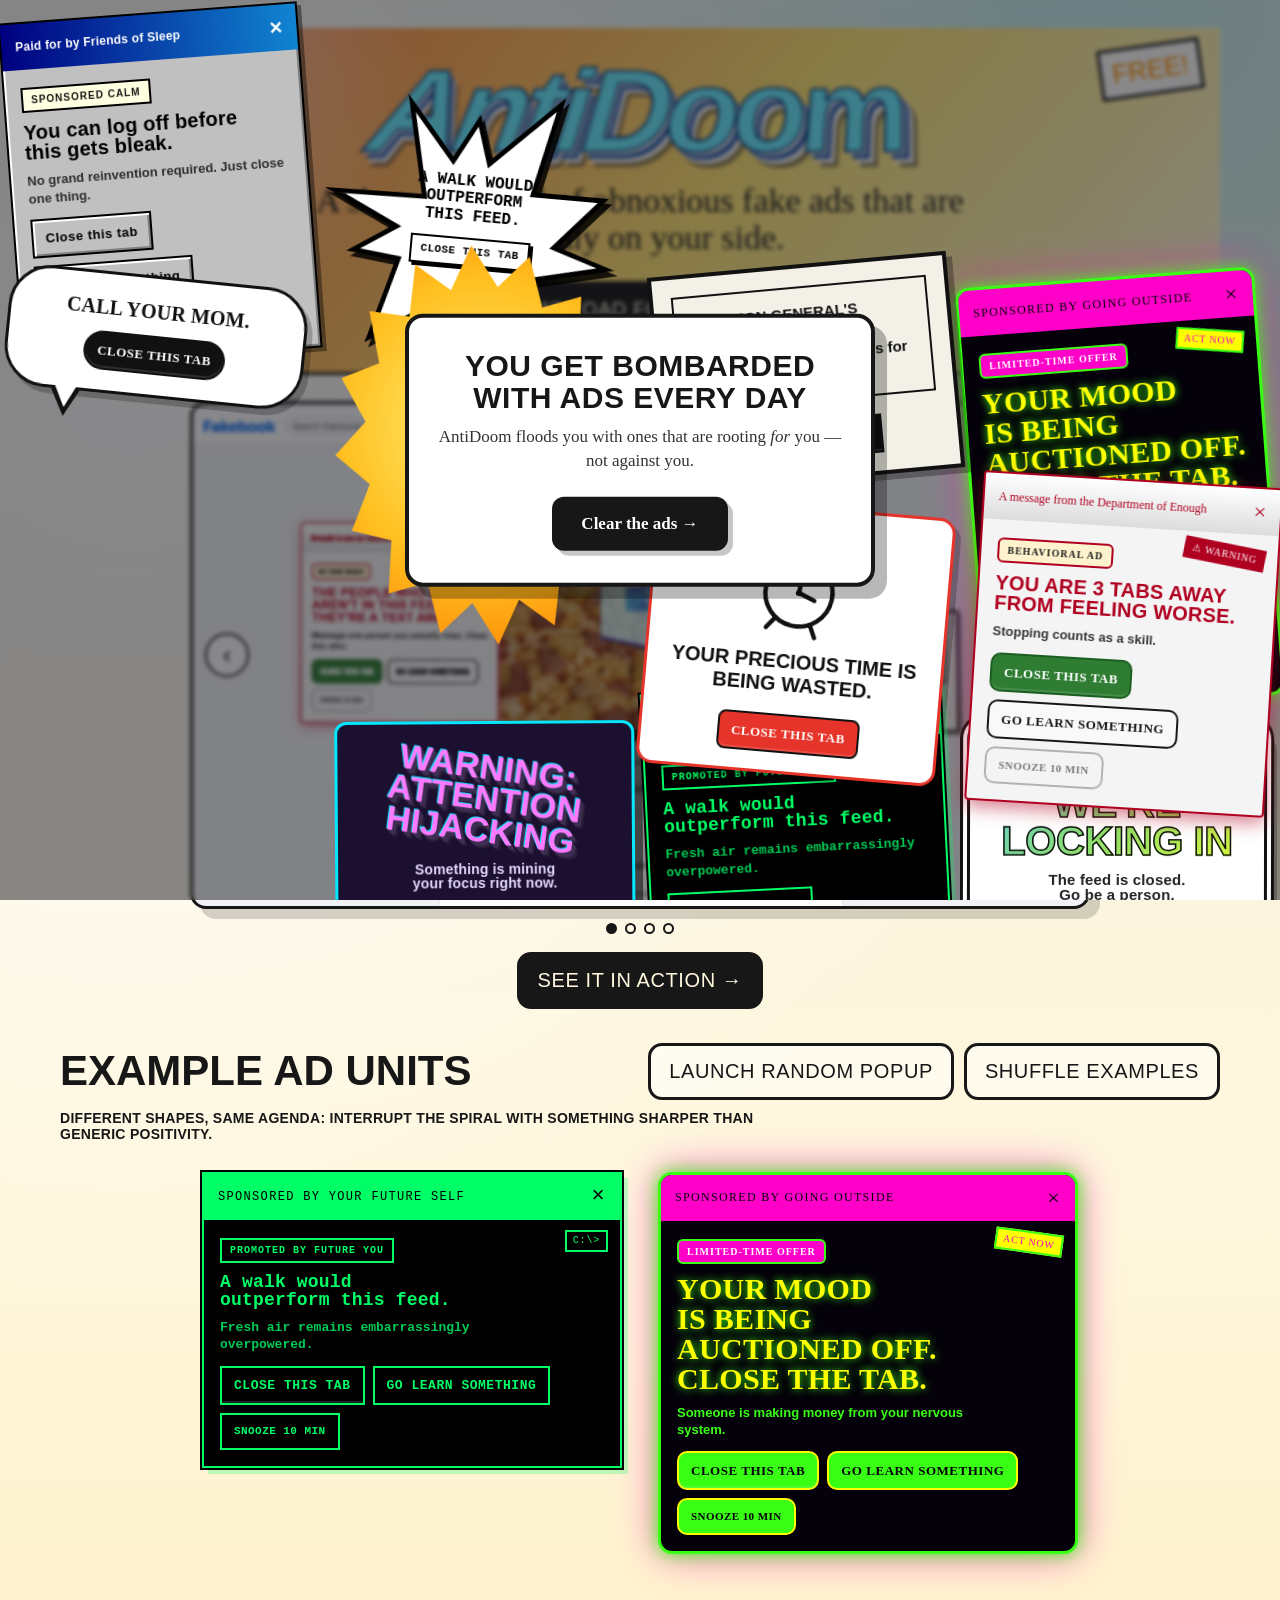
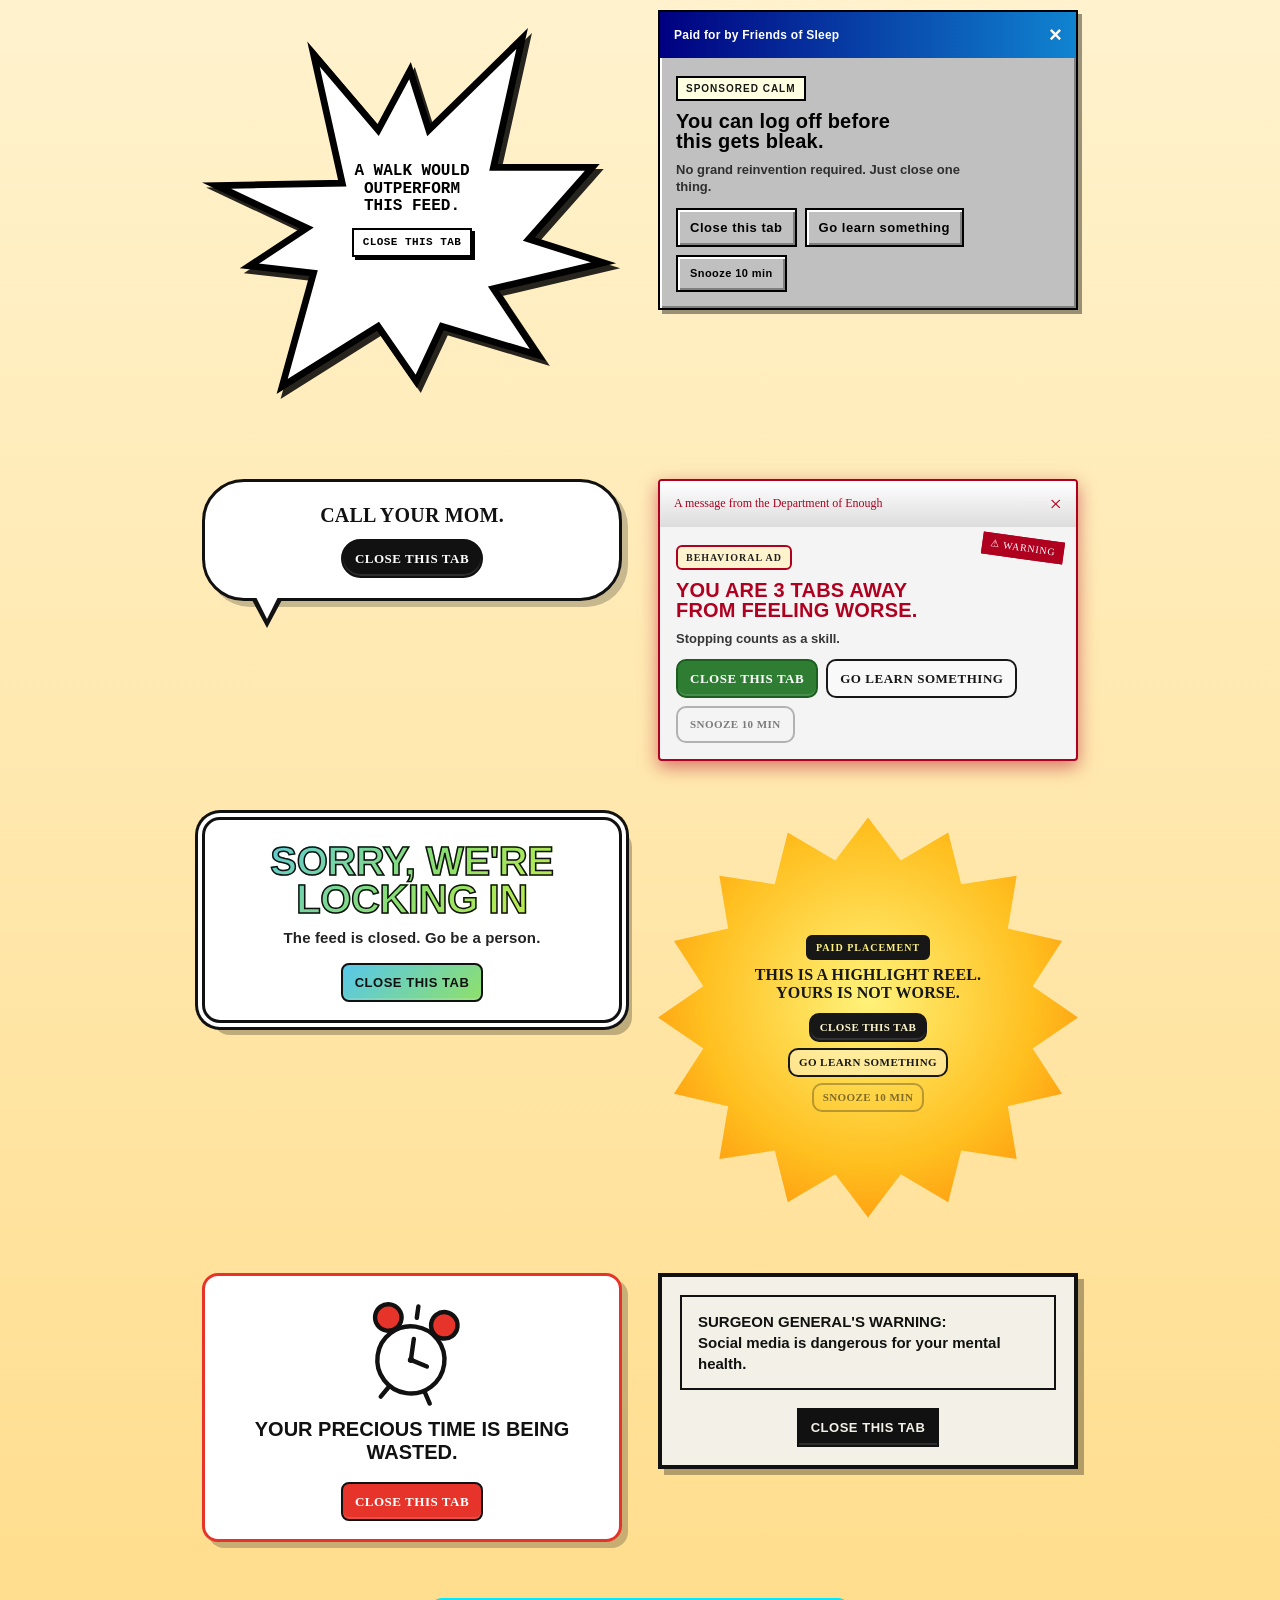
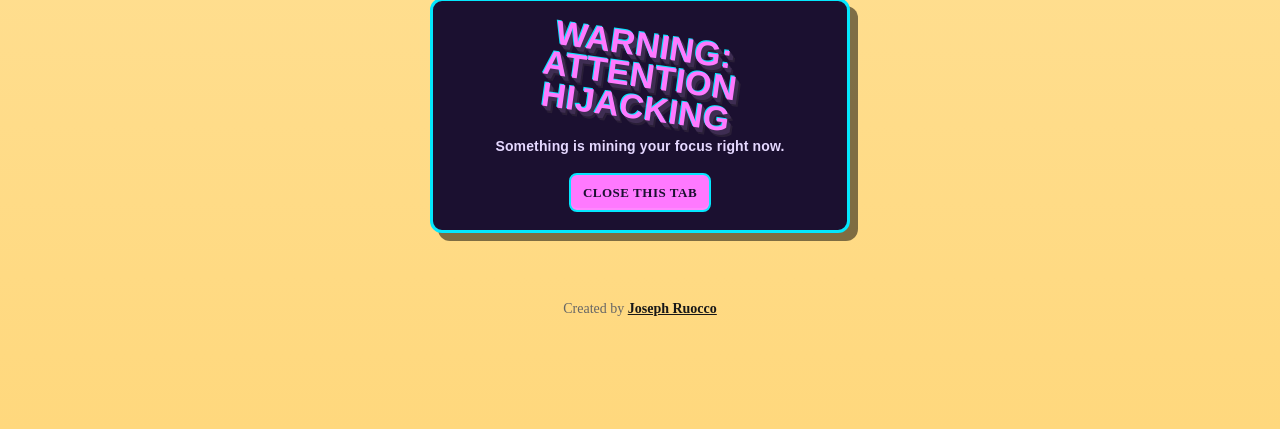
==== commit 07f4347c: "Landing: fix Comic Sans fallback (was hitting Apple Chancery script font) macOS lacks Comic Sans MS " ====
--- a/demo/index.html
+++ b/demo/index.html
@@ -4,8 +4,8 @@
     <meta charset="utf-8">
     <meta name="viewport" content="width=device-width, initial-scale=1">
     <title>AntiDoom Demo</title>
-    <link rel="stylesheet" href="ad-styles.css?v=31">
-    <link rel="stylesheet" href="demo.css?v=31">
+    <link rel="stylesheet" href="ad-styles.css?v=32">
+    <link rel="stylesheet" href="demo.css?v=32">
   </head>
   <body>
     <main class="demo-shell">
@@ -81,6 +81,6 @@
       </div>
     </section>
 
-    <script src="demo.js?v=31"></script>
+    <script src="demo.js?v=32"></script>
   </body>
 </html>
